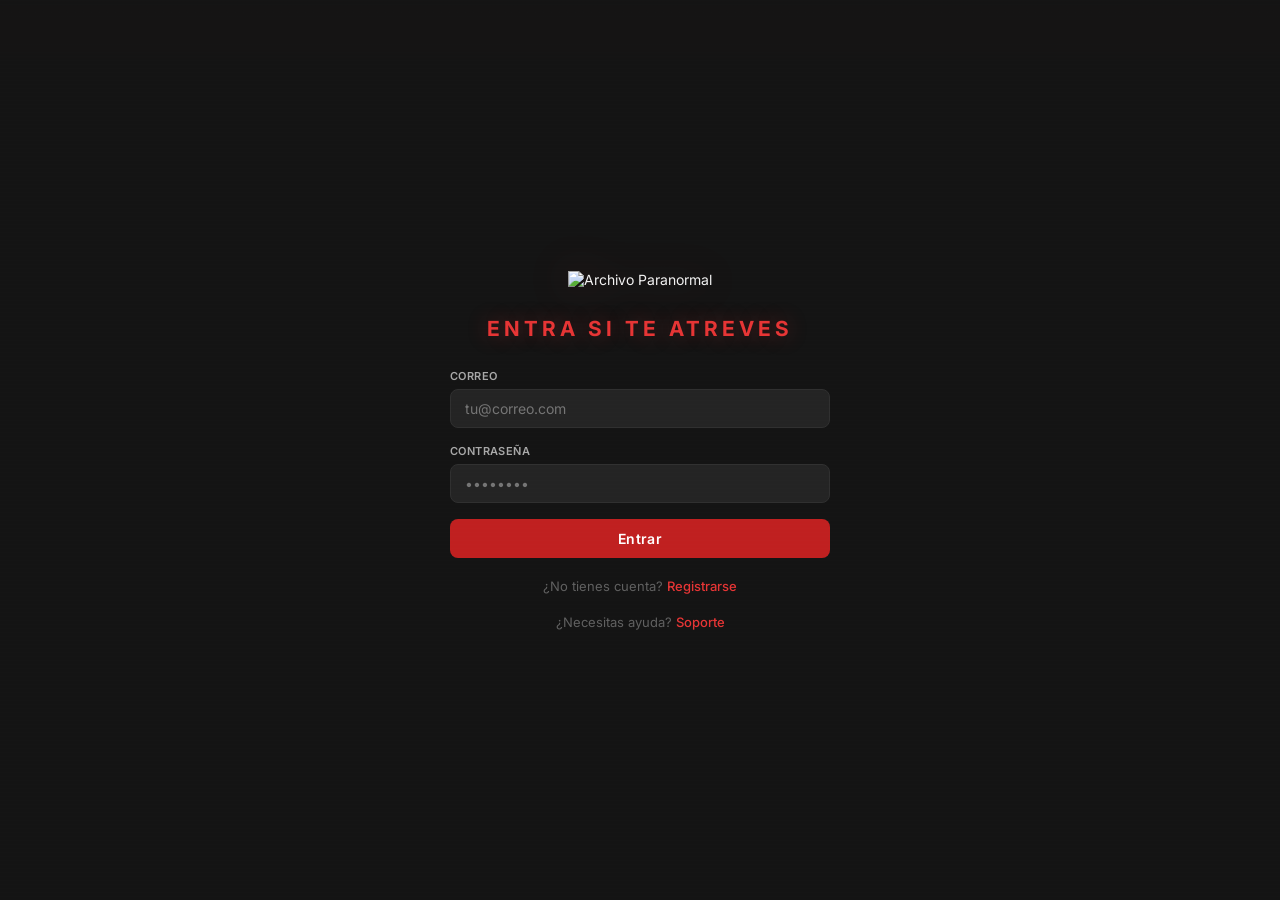
==== static/index.html @ aea9e906 "Preparar deploy: super admin, soporte, permisos, modo claro, auto-init DB y config Render Co-Authore" ====
<!DOCTYPE html>
<html lang="es">
<head>
<meta charset="UTF-8">
<meta name="viewport" content="width=device-width, initial-scale=1.0">
<link rel="preconnect" href="https://fonts.googleapis.com">
<link rel="preconnect" href="https://fonts.gstatic.com" crossorigin>
<title>Acceso — Archivo Paranormal</title>
<link rel="stylesheet" href="shared.css">
<link rel="stylesheet" href="login.css">
</head>
<body>

<div class="login-logo">
  <img src="/logo.png" alt="Archivo Paranormal">
</div>

<div class="login-wrap">
  <p class="title">Entra si te atreves</p>
  <form id="login-form">
    <label>Correo</label>
    <input type="email" id="email" required autocomplete="email" placeholder="tu@correo.com">
    <label>Contraseña</label>
    <input type="password" id="password" required autocomplete="current-password" placeholder="••••••••">
    <div id="error-msg" class="error-msg hidden"></div>
    <button type="submit" class="btn-ingresar">Entrar</button>
  </form>
  <p class="link-register">¿No tienes cuenta? <a href="/register.html">Registrarse</a></p>
  <p class="link-register">¿Necesitas ayuda? <a href="/soporte.html">Soporte</a></p>
</div>

<div class="vhs-overlay"></div>
<script src="temas.js"></script>
<script>
document.getElementById('login-form').addEventListener('submit', async e => {
  e.preventDefault();
  const errEl = document.getElementById('error-msg');
  errEl.classList.add('hidden');
  const res  = await fetch('/api/auth/login', {
    method: 'POST', headers: {'Content-Type':'application/json'},
    body: JSON.stringify({ email: document.getElementById('email').value, password: document.getElementById('password').value })
  });
  const data = await res.json();
  if (data.ok) { window.location.href = '/dashboard.html'; }
  else { errEl.textContent = data.error || 'Error al iniciar sesión'; errEl.classList.remove('hidden'); }
});
</script>
</body>
</html>
---- static/shared.css ----
@import url('https://fonts.googleapis.com/css2?family=Inter:wght@300;400;500;600;700&display=swap');

* { margin: 0; padding: 0; box-sizing: border-box; }

:root {
  --bg:        #141414;
  --bg-1:      #1c1c1c;
  --bg-2:      #242424;
  --bg-3:      #2e2e2e;
  --border:    #303030;
  --text:      #f2f2f2;
  --text-2:    #a8a8a8;
  --text-3:    #606060;
  --red:       #e63535;
  --red-2:     #c02020;
  --red-dark:  #8a0f0f;
  --red-bg:    #1c0808;
  --red-glow:  rgba(230,53,53,.35);
}

/* ══ MODO CLARO ══ */
/* color-scheme hace que los controles nativos (menús de <select>, scrollbars,
   date pickers) se rendericen en el esquema correcto, no según el SO. */
:root { color-scheme: dark; }
:root[data-modo="claro"] { color-scheme: light; }

:root[data-modo="claro"] {
  --bg:     #f4f4f5;
  --bg-1:   #ffffff;
  --bg-2:   #ececee;
  --bg-3:   #e0e0e3;
  --border: #d6d6da;
  --text:   #1a1a1c;
  --text-2: #52525b;
  --text-3: #8a8a92;
}
:root[data-modo="claro"] .navbar { background: #ffffff; }
:root[data-modo="claro"] .tabs   { background: #ececee; }
/* En claro, atenuar el ruido VHS para que no ensucie el fondo blanco */
:root[data-modo="claro"] .vhs-overlay { opacity: .12; }

body {
  background: var(--bg);
  color: var(--text);
  font-family: 'Inter', system-ui, sans-serif;
  font-size: 14px;
  min-height: 100vh;
  -webkit-font-smoothing: antialiased;
  transition: background .2s, color .2s;
}

/* ══ NAVBAR ══ */
.navbar {
  display: flex; align-items: center;
  justify-content: space-between;
  padding: 0 20px; height: 56px;
  background: #0e0e0e;
  border-bottom: 1px solid var(--border);
  position: sticky; top: 0; z-index: 90;
  gap: 12px;
}
.navbar-logo { display: flex; align-items: center; gap: 10px; cursor: pointer; flex-shrink: 0; text-decoration: none; }
.navbar-logo img { height: 34px; width: auto; }
.navbar-nav { display: flex; align-items: center; gap: 4px; flex: 1; flex-wrap: wrap; }
.nav-btn {
  font-family: inherit; font-size: 13px; font-weight: 500;
  padding: 6px 12px; border: none; cursor: pointer;
  transition: background .15s, color .15s;
  background: transparent; color: var(--text-2);
  border-radius: 6px; display: flex; align-items: center; gap: 6px;
}
.nav-btn:hover { background: var(--bg-3); color: var(--text); }
.nav-btn-back, .nav-btn-home { border: 1px solid var(--border); }
.nav-btn-back:hover, .nav-btn-home:hover { border-color: var(--red-2); color: var(--red); }
.navbar-session { display: flex; align-items: center; gap: 8px; flex-shrink: 0; flex-wrap: wrap; }
.session-info { display: flex; align-items: center; gap: 8px; }
.session-nombre { font-size: 13px; font-weight: 500; color: var(--text-2); display: flex; align-items: center; gap: 8px; }
.session-badge {
  background: var(--red-bg); color: var(--red);
  font-size: 11px; font-weight: 600; padding: 2px 8px;
  border: 1px solid var(--red-dark); border-radius: 20px;
}
.navbar-cat-title { font-size: 14px; font-weight: 600; color: var(--red); margin-left: 8px; }

.btn-top {
  font-family: inherit; font-size: 13px; font-weight: 500;
  padding: 7px 14px; cursor: pointer;
  transition: all .15s; border-radius: 6px;
  display: flex; align-items: center; gap: 6px;
}
.btn-login  { background: transparent; color: var(--red); border: 1px solid var(--red-2); }
.btn-login:hover { background: var(--red-bg); }
.btn-register { background: var(--red-2); color: #fff; border: none; font-weight: 600; }
.btn-register:hover { background: var(--red-dark); box-shadow: 0 0 12px var(--red-glow); }
.btn-admin { background: var(--bg-2); color: var(--text-2); border: 1px solid var(--border); }
.btn-admin:hover { border-color: var(--red-2); color: var(--red); background: var(--red-bg); }
.btn-logout { background: transparent; color: var(--text-3); border: 1px solid var(--border); font-size: 12px; }
.btn-logout:hover { color: var(--text-2); border-color: var(--bg-3); }

/* ══ TOAST ══ */
.toast {
  position: fixed; bottom: 24px; right: 24px; z-index: 9999;
  background: var(--bg-1); border: 1px solid var(--border);
  border-radius: 10px; padding: 12px 18px;
  font-size: 13px; box-shadow: 0 8px 24px rgba(0,0,0,.5);
  display: flex; align-items: center; gap: 10px;
  animation: toast-in .2s ease;
}
.toast.ok    { border-left: 3px solid #4ade80; }
.toast.error { border-left: 3px solid var(--red); }
@keyframes toast-in { from { opacity:0; transform:translateY(12px); } to { opacity:1; transform:translateY(0); } }

/* ══ LOADING ══ */
.loading-overlay {
  position: fixed; inset: 0; background: rgba(0,0,0,.6);
  display: flex; align-items: center; justify-content: center; z-index: 999;
}
.loading-spinner {
  width: 40px; height: 40px; border-radius: 50%;
  border: 3px solid var(--border); border-top-color: var(--red);
  animation: spin .7s linear infinite;
}
@keyframes spin { to { transform: rotate(360deg); } }

/* ══ VHS ══ */
.vhs-overlay {
  position: fixed; inset: 0; pointer-events: none; z-index: 50;
  background-image: repeating-linear-gradient(to bottom, rgba(255,255,255,.018) 0px, rgba(255,255,255,.018) 1px, transparent 2px, transparent 4px);
  background-size: 100% 4px;
  animation: vhs-scroll 6s linear infinite;
  mix-blend-mode: overlay; opacity: .45;
}
.vhs-overlay::before {
  content: ""; position: absolute; left: 0; width: 100%; height: 60px;
  background: linear-gradient(to bottom, transparent 0%, rgba(255,50,50,.055) 50%, transparent 100%);
  animation: vhs-band 5s ease-in-out infinite;
}
@keyframes vhs-scroll { to { background-position-y: 400px; } }
@keyframes vhs-band   { 0% { top:-10%; } 50% { top:60%; } 100% { top:110%; } }

.hidden { display: none !important; }

/* ══ RESPONSIVE ══ */
@media (max-width: 768px) {
  .navbar { padding: 0 12px; height: auto; min-height: 56px; flex-wrap: wrap; padding-top: 8px; padding-bottom: 8px; }
  .navbar-logo img { height: 28px; }
  .navbar-nav { gap: 4px; }
  .nav-btn { font-size: 12px; padding: 5px 8px; }
  .navbar-session { gap: 6px; }
  .btn-top { font-size: 12px; padding: 6px 10px; }
  .session-nombre { font-size: 12px; }
  .session-badge { display: none; }
}

@media (max-width: 480px) {
  .navbar-nav .nav-btn span { display: none; }
  .btn-top span { display: none; }
}

/* ══ SELECTOR DE TEMAS ══ */
.tema-btn { gap: 6px; }

.tema-dropdown {
  position: absolute; top: calc(100% + 6px); right: 0;
  background: var(--bg-1); border: 1px solid var(--border);
  border-radius: 10px; box-shadow: 0 8px 24px rgba(0,0,0,.6);
  z-index: 200; min-width: 180px; overflow: hidden;
  animation: dropdown-in .15s ease;
}
@keyframes dropdown-in {
  from { opacity:0; transform: translateY(-6px); }
  to   { opacity:1; transform: translateY(0); }
}

.tema-opcion {
  display: flex; align-items: center; gap: 10px;
  padding: 10px 14px; cursor: pointer; font-size: 13px;
  color: var(--text-2); transition: background .12s;
}
.tema-opcion:hover  { background: var(--bg-2); color: var(--text); }
.tema-opcion.activo { color: var(--red); font-weight: 600; }

.tema-dot {
  width: 12px; height: 12px; border-radius: 50%; flex-shrink: 0;
  box-shadow: 0 0 6px currentColor;
}
---- static/login.css ----
body {
  display: flex; flex-direction: column;
  align-items: center; justify-content: center;
  min-height: 100vh; padding: 20px;
}

.login-logo {
  margin-bottom: 28px; text-align: center;
}
.login-logo img {
  width: 280px; max-width: 90vw; height: auto;
  filter: drop-shadow(0 0 20px rgba(230,53,53,.2));
}

.login-wrap { width: 100%; max-width: 380px; }

.title {
  font-size: 1.3rem; font-weight: 700;
  text-align: center; color: var(--red);
  letter-spacing: 4px; text-transform: uppercase;
  text-shadow: 0 0 20px var(--red-glow);
  margin-bottom: 28px;
}

form { display: flex; flex-direction: column; }

label {
  font-size: 11px; font-weight: 600;
  color: var(--text-2); margin-bottom: 6px;
  letter-spacing: .4px; text-transform: uppercase;
}

input {
  background: var(--bg-2); border: 1px solid var(--border);
  color: var(--text); font-family: inherit; font-size: 14px;
  padding: 10px 14px; margin-bottom: 16px; outline: none;
  border-radius: 8px; transition: border-color .15s, box-shadow .15s;
}
input:focus { border-color: var(--red-2); box-shadow: 0 0 0 3px rgba(192,32,32,.15); }

.error-msg {
  color: #ff6b6b; font-size: 13px; margin-bottom: 12px;
  padding: 10px 12px; background: rgba(255,60,60,.08);
  border: 1px solid rgba(255,60,60,.2); border-radius: 6px;
}

.btn-ingresar {
  background: var(--red-2); color: #fff;
  font-family: inherit; font-size: 14px; font-weight: 600;
  letter-spacing: .3px; padding: 11px; border: none;
  cursor: pointer; border-radius: 8px;
  transition: background .2s, box-shadow .2s;
}
.btn-ingresar:hover { background: var(--red-dark); box-shadow: 0 0 20px var(--red-glow); }

.link-register { text-align: center; margin-top: 20px; font-size: 13px; color: var(--text-3); }
.link-register a { color: var(--red); text-decoration: none; font-weight: 500; }
.link-register a:hover { text-decoration: underline; }

@media (max-width: 480px) {
  .login-logo img { width: 200px; }
  .title { font-size: 1rem; letter-spacing: 2px; }
}
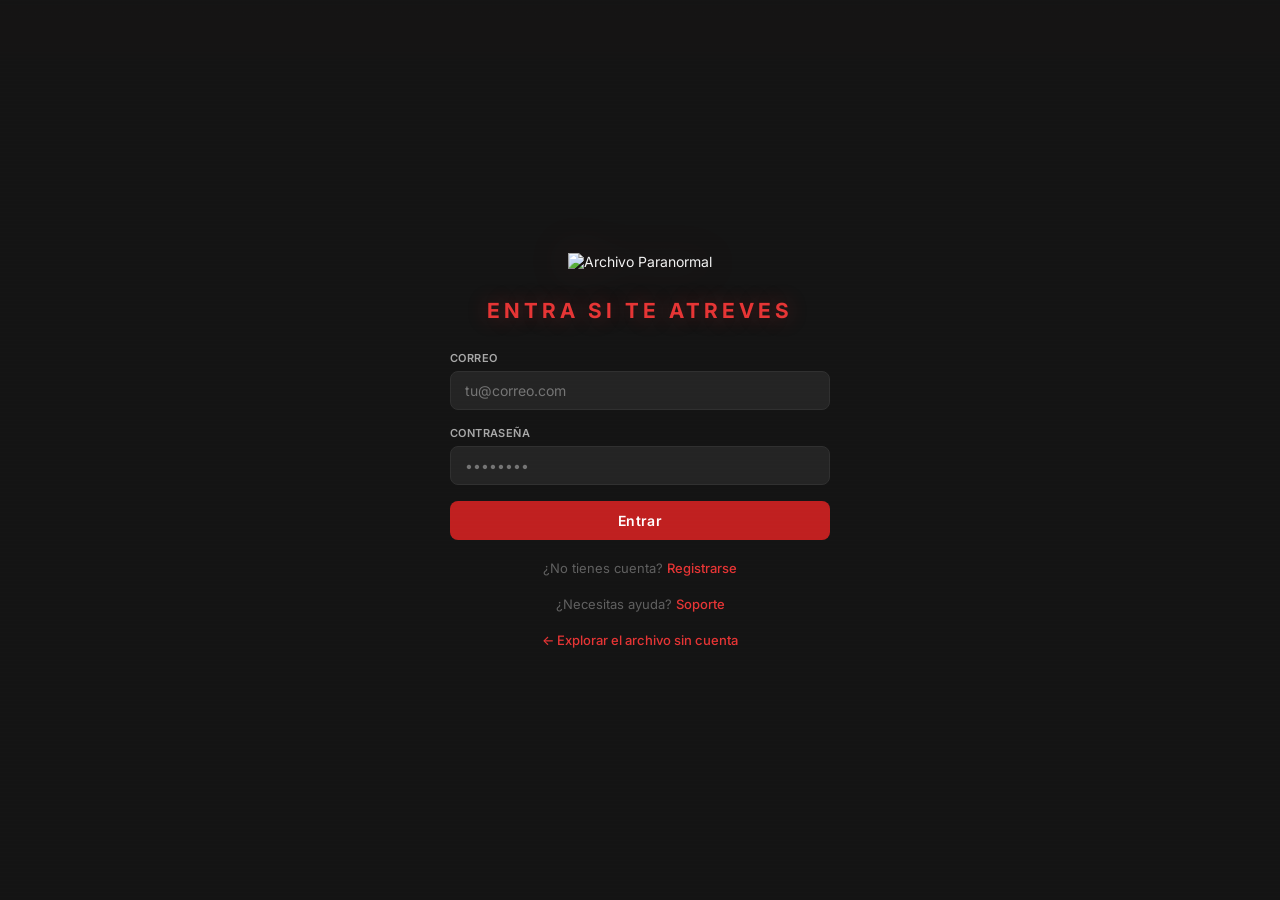
==== commit d03f5585: "Navegación pública (landing muestra contenido) + menú inferior flotante en móvil/tablet Co-Authored-" ====
--- a/static/index.html
+++ b/static/index.html
@@ -27,6 +27,7 @@
   </form>
   <p class="link-register">¿No tienes cuenta? <a href="/register.html">Registrarse</a></p>
   <p class="link-register">¿Necesitas ayuda? <a href="/soporte.html">Soporte</a></p>
+  <p class="link-register"><a href="/">← Explorar el archivo sin cuenta</a></p>
 </div>
 
 <div class="vhs-overlay"></div>
--- a/static/shared.css
+++ b/static/shared.css
@@ -140,6 +140,45 @@
 
 .hidden { display: none !important; }
 
+/* Grupo de botones "movibles" de la barra superior (se ocultan en móvil) */
+.session-primary { display: flex; align-items: center; gap: 8px; flex-wrap: wrap; }
+
+/* ══ MENÚ INFERIOR FLOTANTE (móvil / tablet) ══ */
+.mobile-nav { display: none; }
+
+@media (max-width: 900px) {
+  /* En pantallas chicas, los botones del top se salían: los movemos al
+     menú inferior y dejamos arriba solo el logo + modo/tema. */
+  .navbar-nav { display: none !important; }
+  .session-primary { display: none !important; }
+  .navbar { min-height: 52px; }
+
+  .mobile-nav {
+    display: flex; align-items: center; justify-content: space-around;
+    position: fixed; left: 12px; right: 12px; bottom: 12px; z-index: 300;
+    background: var(--bg-1); border: 1px solid var(--border);
+    border-radius: 22px; padding: 8px 6px;
+    box-shadow: 0 10px 30px rgba(0,0,0,.4);
+  }
+  .mobile-nav a {
+    display: flex; align-items: center; justify-content: center;
+    width: 46px; height: 46px; border-radius: 14px;
+    color: var(--text-3); text-decoration: none; transition: color .15s, background .15s;
+  }
+  .mobile-nav a:active { background: var(--bg-2); }
+  .mobile-nav a.activo { color: var(--red); }
+  .mobile-nav a.center {
+    width: 56px; height: 56px; border-radius: 50%;
+    background: var(--red-2); color: #fff;
+    box-shadow: 0 6px 18px var(--red-glow); margin-top: -20px;
+    border: 3px solid var(--bg);
+  }
+  .mobile-nav a.center:active { background: var(--red-dark); }
+
+  /* Que el contenido no quede tapado por la barra inferior */
+  body { padding-bottom: 92px; }
+}
+
 /* ══ RESPONSIVE ══ */
 @media (max-width: 768px) {
   .navbar { padding: 0 12px; height: auto; min-height: 56px; flex-wrap: wrap; padding-top: 8px; padding-bottom: 8px; }
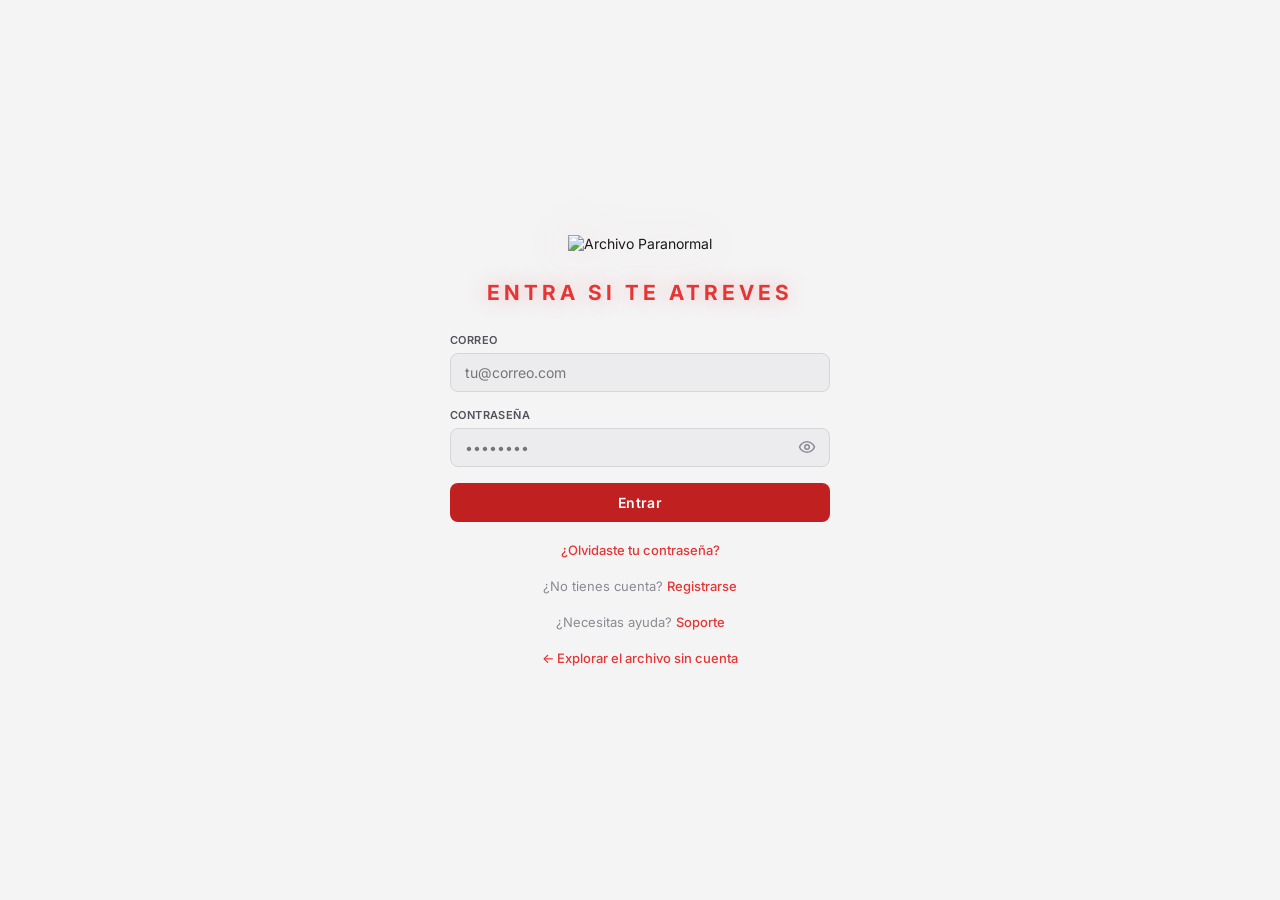
==== commit 67f48e76: "Recuperación de contraseña por correo (tokens de un solo uso) - Tabla password_resets + endpoints /a" ====
--- a/static/index.html
+++ b/static/index.html
@@ -25,6 +25,7 @@
     <div id="error-msg" class="error-msg hidden"></div>
     <button type="submit" class="btn-ingresar">Entrar</button>
   </form>
+  <p class="link-register"><a href="/recuperar.html">¿Olvidaste tu contraseña?</a></p>
   <p class="link-register">¿No tienes cuenta? <a href="/register.html">Registrarse</a></p>
   <p class="link-register">¿Necesitas ayuda? <a href="/soporte.html">Soporte</a></p>
   <p class="link-register"><a href="/">← Explorar el archivo sin cuenta</a></p>
--- a/static/shared.css
+++ b/static/shared.css
@@ -16,6 +16,20 @@
   --red-dark:  #8a0f0f;
   --red-bg:    #1c0808;
   --red-glow:  rgba(230,53,53,.35);
+  /* Tinte del acento para badges/pastillas: se adapta al color de tema y
+     funciona igual en modo claro y oscuro (no es un fondo oscuro fijo). */
+  --accent-soft:    color-mix(in srgb, var(--red) 15%, transparent);
+  --accent-soft-bd: color-mix(in srgb, var(--red) 34%, transparent);
+
+  /* ── Liquid glass (vidrio esmerilado con profundidad) ──
+     Se arma con el fondo y el acento actuales, así se armoniza al
+     cambiar de modo (claro/oscuro) y de tema (color). */
+  --glass-blur:   blur(18px) saturate(180%);
+  --glass-bg:     color-mix(in srgb, var(--bg-1) 55%, transparent);
+  --glass-bd:     color-mix(in srgb, var(--text) 14%, transparent);
+  --glass-hi:     color-mix(in srgb, #ffffff 30%, transparent);
+  --glass-shadow: 0 10px 30px rgba(0,0,0,.18), 0 2px 8px rgba(0,0,0,.10);
+  --glass-tint:   color-mix(in srgb, var(--red) 10%, transparent);
 }
 
 /* ══ MODO CLARO ══ */
@@ -34,7 +48,7 @@
   --text-2: #52525b;
   --text-3: #8a8a92;
 }
-:root[data-modo="claro"] .navbar { background: #ffffff; }
+:root[data-modo="claro"] .navbar { background: color-mix(in srgb, #ffffff 65%, transparent); }
 :root[data-modo="claro"] .tabs   { background: #ececee; }
 /* En claro, atenuar el ruido VHS para que no ensucie el fondo blanco */
 :root[data-modo="claro"] .vhs-overlay { opacity: .12; }
@@ -54,48 +68,65 @@
   display: flex; align-items: center;
   justify-content: space-between;
   padding: 0 20px; height: 56px;
-  background: #0e0e0e;
-  border-bottom: 1px solid var(--border);
+  background: color-mix(in srgb, var(--bg) 65%, transparent);
+  backdrop-filter: var(--glass-blur);
+  -webkit-backdrop-filter: var(--glass-blur);
+  border-bottom: 1px solid var(--glass-bd);
   position: sticky; top: 0; z-index: 90;
   gap: 12px;
 }
 .navbar-logo { display: flex; align-items: center; gap: 10px; cursor: pointer; flex-shrink: 0; text-decoration: none; }
-.navbar-logo img { height: 34px; width: auto; }
+.navbar-logo img { height: 46px; width: auto; }
 .navbar-nav { display: flex; align-items: center; gap: 4px; flex: 1; flex-wrap: wrap; }
 .nav-btn {
   font-family: inherit; font-size: 13px; font-weight: 500;
-  padding: 6px 12px; border: none; cursor: pointer;
-  transition: background .15s, color .15s;
-  background: transparent; color: var(--text-2);
-  border-radius: 6px; display: flex; align-items: center; gap: 6px;
-}
-.nav-btn:hover { background: var(--bg-3); color: var(--text); }
-.nav-btn-back, .nav-btn-home { border: 1px solid var(--border); }
-.nav-btn-back:hover, .nav-btn-home:hover { border-color: var(--red-2); color: var(--red); }
+  padding: 6px 12px; cursor: pointer;
+  transition: all .15s; color: var(--text-2);
+  border-radius: 10px; display: flex; align-items: center; gap: 6px;
+  background: var(--glass-bg);
+  backdrop-filter: var(--glass-blur);
+  -webkit-backdrop-filter: var(--glass-blur);
+  border: 1px solid var(--glass-bd);
+  box-shadow: var(--glass-shadow), inset 0 1px 0 var(--glass-hi);
+}
+.nav-btn:hover { color: var(--red); border-color: color-mix(in srgb, var(--red) 40%, transparent); transform: translateY(-1px); }
 .navbar-session { display: flex; align-items: center; gap: 8px; flex-shrink: 0; flex-wrap: wrap; }
 .session-info { display: flex; align-items: center; gap: 8px; }
 .session-nombre { font-size: 13px; font-weight: 500; color: var(--text-2); display: flex; align-items: center; gap: 8px; }
 .session-badge {
-  background: var(--red-bg); color: var(--red);
+  background: var(--accent-soft); color: var(--red);
   font-size: 11px; font-weight: 600; padding: 2px 8px;
-  border: 1px solid var(--red-dark); border-radius: 20px;
+  border: 1px solid var(--accent-soft-bd); border-radius: 20px;
 }
 .navbar-cat-title { font-size: 14px; font-weight: 600; color: var(--red); margin-left: 8px; }
 
 .btn-top {
   font-family: inherit; font-size: 13px; font-weight: 500;
   padding: 7px 14px; cursor: pointer;
-  transition: all .15s; border-radius: 6px;
+  transition: all .15s; border-radius: 10px;
   display: flex; align-items: center; gap: 6px;
-}
-.btn-login  { background: transparent; color: var(--red); border: 1px solid var(--red-2); }
-.btn-login:hover { background: var(--red-bg); }
-.btn-register { background: var(--red-2); color: #fff; border: none; font-weight: 600; }
-.btn-register:hover { background: var(--red-dark); box-shadow: 0 0 12px var(--red-glow); }
-.btn-admin { background: var(--bg-2); color: var(--text-2); border: 1px solid var(--border); }
-.btn-admin:hover { border-color: var(--red-2); color: var(--red); background: var(--red-bg); }
-.btn-logout { background: transparent; color: var(--text-3); border: 1px solid var(--border); font-size: 12px; }
-.btn-logout:hover { color: var(--text-2); border-color: var(--bg-3); }
+  /* Vidrio esmerilado con brillo superior (profundidad) */
+  background: var(--glass-bg);
+  backdrop-filter: var(--glass-blur);
+  -webkit-backdrop-filter: var(--glass-blur);
+  border: 1px solid var(--glass-bd);
+  color: var(--text-2);
+  box-shadow: var(--glass-shadow), inset 0 1px 0 var(--glass-hi);
+}
+.btn-top:hover { transform: translateY(-1px); box-shadow: 0 14px 34px rgba(0,0,0,.22), inset 0 1px 0 var(--glass-hi); color: var(--text); }
+.btn-top:active { transform: translateY(0); }
+.btn-login  { color: var(--red); border-color: color-mix(in srgb, var(--red) 45%, transparent); }
+.btn-login:hover { background: var(--accent-soft); }
+.btn-register {
+  color: #fff; border: 1px solid color-mix(in srgb, #fff 30%, transparent); font-weight: 600;
+  background: linear-gradient(180deg, color-mix(in srgb, var(--red) 92%, white) 0%, var(--red-2) 100%);
+  box-shadow: 0 8px 22px var(--red-glow), inset 0 1px 0 color-mix(in srgb, #fff 45%, transparent);
+}
+.btn-register:hover { filter: brightness(1.05); box-shadow: 0 12px 30px var(--red-glow), inset 0 1px 0 color-mix(in srgb, #fff 45%, transparent); }
+.btn-admin { color: var(--text-2); }
+.btn-admin:hover { border-color: var(--red-2); color: var(--red); background: var(--accent-soft); }
+.btn-logout { color: var(--text-2); font-size: 12px; }
+.btn-logout:hover { color: var(--text); }
 
 /* ══ TOAST ══ */
 .toast {
@@ -140,8 +171,123 @@
 
 .hidden { display: none !important; }
 
+/* ══ Ojo mostrar/ocultar contraseña ══ */
+.pwd-wrap { position: relative; display: block; }
+.pwd-wrap > input { width: 100%; padding-right: 42px !important; }
+.pwd-toggle {
+  position: absolute; top: 50%; right: 10px; transform: translateY(-50%);
+  background: none; border: none; cursor: pointer; color: var(--text-3);
+  display: flex; align-items: center; justify-content: center; padding: 4px; line-height: 0;
+  transition: color .15s;
+}
+.pwd-toggle:hover { color: var(--red); }
+
 /* Grupo de botones "movibles" de la barra superior (se ocultan en móvil) */
 .session-primary { display: flex; align-items: center; gap: 8px; flex-wrap: wrap; }
+
+/* ══ DIÁLOGO (requiere cuenta para subir) ══ */
+.dlg-overlay {
+  position: fixed; inset: 0; z-index: 500; padding: 20px;
+  background: rgba(0,0,0,.35); backdrop-filter: blur(8px); -webkit-backdrop-filter: blur(8px);
+  display: flex; align-items: center; justify-content: center;
+  animation: dlg-in .15s ease;
+}
+@keyframes dlg-in { from { opacity: 0; } to { opacity: 1; } }
+.dlg-box {
+  background: linear-gradient(var(--glass-tint), var(--glass-tint)), color-mix(in srgb, var(--bg-1) 72%, transparent);
+  backdrop-filter: var(--glass-blur); -webkit-backdrop-filter: var(--glass-blur);
+  border: 1px solid var(--glass-bd);
+  border-radius: 20px; padding: 26px 24px; max-width: 340px; width: 100%;
+  text-align: center;
+  box-shadow: 0 30px 70px rgba(0,0,0,.35), inset 0 1px 0 var(--glass-hi);
+}
+.dlg-icon {
+  width: 52px; height: 52px; margin: 0 auto 14px; border-radius: 50%;
+  background: var(--accent-soft); color: var(--red);
+  display: flex; align-items: center; justify-content: center;
+  border: 1px solid var(--accent-soft-bd);
+}
+.dlg-title { font-size: 17px; font-weight: 700; color: var(--text); margin-bottom: 8px; }
+.dlg-text { font-size: 13px; color: var(--text-2); line-height: 1.5; margin-bottom: 20px; }
+.dlg-actions { display: flex; flex-direction: column; gap: 10px; }
+.dlg-btn {
+  display: block; padding: 11px; border-radius: 9px;
+  font-size: 14px; font-weight: 600; text-decoration: none; cursor: pointer;
+  font-family: inherit;
+}
+.dlg-primary { background: var(--red-2); color: #fff; }
+.dlg-primary:hover { background: var(--red-dark); }
+.dlg-secondary { background: var(--bg-2); color: var(--text); border: 1px solid var(--border); }
+.dlg-secondary:hover { border-color: var(--red-2); }
+.dlg-close {
+  margin-top: 14px; background: none; border: none; color: var(--text-3);
+  font-size: 13px; cursor: pointer; font-family: inherit;
+}
+.dlg-close:hover { color: var(--text-2); }
+
+/* ══ MODAL DE SUBIDA (compartido en toda la app) ══ */
+.modal-overlay {
+  position: fixed; inset: 0; background: rgba(0,0,0,.4);
+  display: flex; align-items: center; justify-content: center;
+  z-index: 400; padding: 16px;
+  backdrop-filter: blur(10px); -webkit-backdrop-filter: blur(10px);
+}
+.modal-box {
+  position: relative;
+  background: linear-gradient(var(--glass-tint), var(--glass-tint)), color-mix(in srgb, var(--bg-1) 74%, transparent);
+  backdrop-filter: var(--glass-blur); -webkit-backdrop-filter: var(--glass-blur);
+  border: 1px solid var(--glass-bd);
+  box-shadow: 0 34px 80px rgba(0,0,0,.4), inset 0 1px 0 var(--glass-hi);
+  width: 100%; max-width: 460px; padding: 28px;
+  max-height: 90vh; overflow-y: auto; border-radius: 20px;
+}
+.modal-close {
+  position: absolute; top: 12px; right: 14px;
+  background: var(--bg-2); border: 1px solid var(--border);
+  color: var(--text-3); font-size: 14px; cursor: pointer;
+  width: 28px; height: 28px; border-radius: 8px;
+  display: flex; align-items: center; justify-content: center;
+}
+.modal-close:hover { background: var(--bg-3); color: var(--text); }
+.modal-title  { color: var(--text); text-align: center; font-size: 16px; font-weight: 700; margin-bottom: 4px; }
+.modal-subtitle { text-align: center; color: var(--text-3); font-size: 12px; margin-bottom: 22px; line-height: 1.5; }
+
+.modal-box form { display: flex; flex-direction: column; }
+.modal-box form label {
+  font-size: 11px; font-weight: 600; color: var(--text-2);
+  margin-bottom: 6px; letter-spacing: .4px; text-transform: uppercase;
+}
+.modal-box form input,
+.modal-box form select,
+.modal-box form textarea {
+  width: 100%;
+  background: var(--bg-2); border: 1px solid var(--border);
+  color: var(--text); font-family: inherit; font-size: 14px;
+  padding: 10px 12px; margin-bottom: 14px; outline: none;
+  border-radius: 8px; transition: border-color .15s, box-shadow .15s;
+}
+.modal-box form input:focus, .modal-box form select:focus, .modal-box form textarea:focus {
+  border-color: var(--red-2); box-shadow: 0 0 0 3px rgba(192,32,32,.12);
+}
+.modal-box form textarea { resize: vertical; }
+
+.tipo-detectado { font-size: 12px; color: var(--text-3); margin: -8px 0 12px; min-height: 14px; }
+.word-count { font-size: 11px; color: var(--text-3); margin: -8px 0 14px; text-align: right; }
+.error-msg { color: #f87171; font-size: 13px; margin-bottom: 12px; padding: 10px 12px; background: rgba(239,68,68,.08); border: 1px solid rgba(239,68,68,.2); border-radius: 6px; }
+
+.btn-confirmar {
+  background: var(--red-2); color: #fff; font-family: inherit;
+  font-size: 14px; font-weight: 600; padding: 11px; border: none;
+  cursor: pointer; border-radius: 8px; transition: background .2s, box-shadow .2s;
+}
+.btn-confirmar:hover { background: var(--red-dark); box-shadow: 0 0 20px var(--red-glow); }
+
+.aviso-incognito {
+  background: rgba(99,102,241,.08); border: 1px solid rgba(99,102,241,.25);
+  border-left: 3px solid #6366f1; color: #a5b4fc;
+  font-size: 13px; line-height: 1.6; padding: 12px 14px; margin-bottom: 14px; border-radius: 8px;
+}
+.aviso-incognito strong { color: #818cf8; }
 
 /* ══ MENÚ INFERIOR FLOTANTE (móvil / tablet) ══ */
 .mobile-nav { display: none; }
@@ -156,9 +302,11 @@
   .mobile-nav {
     display: flex; align-items: center; justify-content: space-around;
     position: fixed; left: 12px; right: 12px; bottom: 12px; z-index: 300;
-    background: var(--bg-1); border: 1px solid var(--border);
-    border-radius: 22px; padding: 8px 6px;
-    box-shadow: 0 10px 30px rgba(0,0,0,.4);
+    background: linear-gradient(var(--glass-tint), var(--glass-tint)), color-mix(in srgb, var(--bg-1) 62%, transparent);
+    backdrop-filter: var(--glass-blur); -webkit-backdrop-filter: var(--glass-blur);
+    border: 1px solid var(--glass-bd);
+    border-radius: 24px; padding: 8px 6px;
+    box-shadow: 0 12px 34px rgba(0,0,0,.28), inset 0 1px 0 var(--glass-hi);
   }
   .mobile-nav a {
     display: flex; align-items: center; justify-content: center;
@@ -182,7 +330,7 @@
 /* ══ RESPONSIVE ══ */
 @media (max-width: 768px) {
   .navbar { padding: 0 12px; height: auto; min-height: 56px; flex-wrap: wrap; padding-top: 8px; padding-bottom: 8px; }
-  .navbar-logo img { height: 28px; }
+  .navbar-logo img { height: 40px; }
   .navbar-nav { gap: 4px; }
   .nav-btn { font-size: 12px; padding: 5px 8px; }
   .navbar-session { gap: 6px; }
@@ -201,8 +349,10 @@
 
 .tema-dropdown {
   position: absolute; top: calc(100% + 6px); right: 0;
-  background: var(--bg-1); border: 1px solid var(--border);
-  border-radius: 10px; box-shadow: 0 8px 24px rgba(0,0,0,.6);
+  background: linear-gradient(var(--glass-tint), var(--glass-tint)), color-mix(in srgb, var(--bg-1) 70%, transparent);
+  backdrop-filter: var(--glass-blur); -webkit-backdrop-filter: var(--glass-blur);
+  border: 1px solid var(--glass-bd);
+  border-radius: 14px; box-shadow: 0 18px 40px rgba(0,0,0,.35), inset 0 1px 0 var(--glass-hi);
   z-index: 200; min-width: 180px; overflow: hidden;
   animation: dropdown-in .15s ease;
 }
@@ -223,3 +373,34 @@
   width: 12px; height: 12px; border-radius: 50%; flex-shrink: 0;
   box-shadow: 0 0 6px currentColor;
 }
+
+/* ── Notificaciones ── */
+.notif-badge {
+  position: absolute; top: -6px; right: -6px; min-width: 17px; height: 17px;
+  padding: 0 4px; border-radius: 9px; background: var(--red-2); color: #fff;
+  font-size: 10px; font-weight: 800; line-height: 17px; text-align: center;
+  border: 2px solid var(--bg-0, var(--bg-1)); box-shadow: 0 1px 4px rgba(0,0,0,.4);
+}
+.notif-panel {
+  position: fixed; z-index: 500; width: 340px; max-width: calc(100vw - 16px);
+  max-height: 70vh; overflow-y: auto;
+  background: var(--bg-1); border: 1px solid var(--border); border-radius: 14px;
+  box-shadow: 0 12px 40px rgba(0,0,0,.45); animation: notifIn .14s ease;
+}
+@keyframes notifIn { from { opacity: 0; transform: translateY(-6px); } to { opacity: 1; transform: none; } }
+.notif-head {
+  font-size: 13px; font-weight: 700; color: var(--text); padding: 14px 16px 10px;
+  border-bottom: 1px solid var(--border); position: sticky; top: 0; background: var(--bg-1);
+}
+.notif-lista { display: flex; flex-direction: column; }
+.notif-cargando, .notif-vacio { color: var(--text-3); font-size: 13px; padding: 24px 16px; text-align: center; }
+.notif-item {
+  display: flex; align-items: flex-start; gap: 10px; padding: 12px 16px;
+  text-decoration: none; border-bottom: 1px solid var(--border); transition: background .12s;
+}
+.notif-item:last-child { border-bottom: none; }
+.notif-item:hover { background: var(--bg-2); }
+.notif-item.no-leida { background: var(--accent-soft); }
+.notif-ico { font-size: 16px; line-height: 1.3; flex-shrink: 0; }
+.notif-txt { font-size: 13px; color: var(--text); line-height: 1.4; display: flex; flex-direction: column; gap: 3px; }
+.notif-fecha { font-size: 11px; color: var(--text-3); }
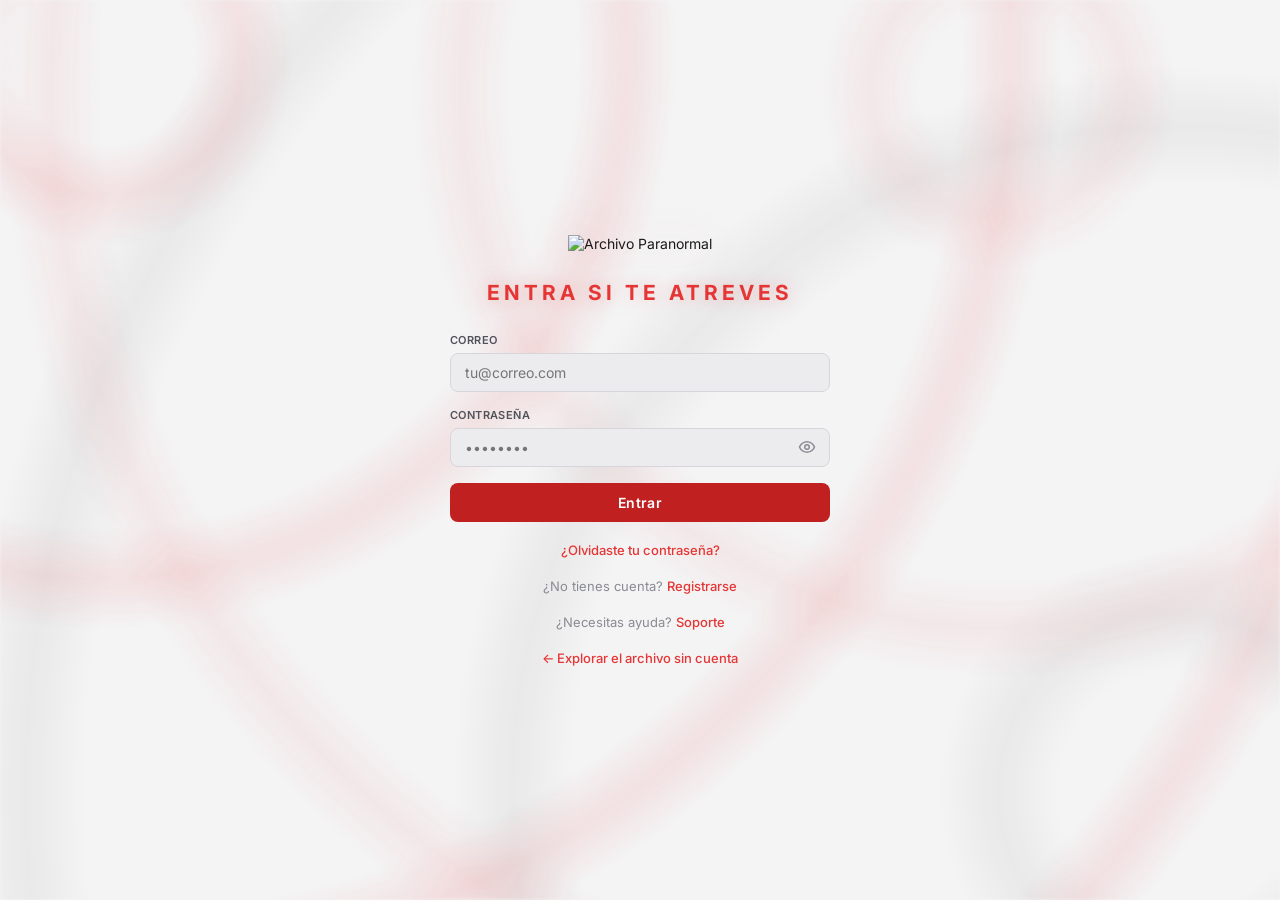
==== commit ab102f29: "Rediseño de interfaz DARK FILES: estilos, temas e íconos de terror + nuevo static/iconos.js Rediseño" ====
--- a/static/index.html
+++ b/static/index.html
@@ -6,13 +6,33 @@
 <link rel="preconnect" href="https://fonts.googleapis.com">
 <link rel="preconnect" href="https://fonts.gstatic.com" crossorigin>
 <title>Acceso — Archivo Paranormal</title>
-<link rel="stylesheet" href="shared.css">
-<link rel="stylesheet" href="login.css">
+<script>
+/* Modo y tema aplicados antes del primer pintado: evita el destello oscuro
+   al navegar en modo claro. Debe ir ANTES de las hojas de estilo. */
+(function(){try{
+  var d=document.documentElement;
+  d.setAttribute('data-modo', localStorage.getItem('modo')||'claro');
+  var T={rojo:['#e63535','#c02020','#8a0f0f','#1c0808','rgba(230,53,53,.35)'],
+    verde:['#22c55e','#16a34a','#14532d','#052e16','rgba(34,197,94,.35)'],
+    azul:['#3b82f6','#2563eb','#1e3a8a','#0d1f4a','rgba(59,130,246,.35)'],
+    morado:['#a855f7','#9333ea','#581c87','#2e0f4a','rgba(168,85,247,.35)'],
+    naranja:['#f97316','#ea580c','#7c2d12','#3d1505','rgba(249,115,22,.35)'],
+    cyan:['#06b6d4','#0891b2','#164e63','#042f3e','rgba(6,182,212,.35)'],
+    rosa:['#ec4899','#db2777','#831843','#3d0a24','rgba(236,72,153,.35)'],
+    amarillo:['#eab308','#ca8a04','#713f12','#2d1a03','rgba(234,179,8,.35)']};
+  var t=T[localStorage.getItem('tema')];
+  if(t){var k=['--red','--red-2','--red-dark','--red-bg','--red-glow'];
+    for(var i=0;i<5;i++) d.style.setProperty(k[i],t[i]);}
+}catch(e){}})();
+</script>
+<link rel="stylesheet" href="https://fonts.googleapis.com/css2?family=Inter:wght@300;400;500;600;700&display=swap">
+<link rel="stylesheet" href="shared.css?v=20260822q">
+<link rel="stylesheet" href="login.css?v=20260822q">
 </head>
 <body>
 
 <div class="login-logo">
-  <img src="/logo.png" alt="Archivo Paranormal">
+  <img src="/logoblack-nav.png" alt="Archivo Paranormal">
 </div>
 
 <div class="login-wrap">
@@ -32,7 +52,7 @@
 </div>
 
 <div class="vhs-overlay"></div>
-<script src="temas.js"></script>
+<script src="temas.js?v=20260822q"></script>
 <script>
 document.getElementById('login-form').addEventListener('submit', async e => {
   e.preventDefault();
--- a/static/shared.css
+++ b/static/shared.css
@@ -1,406 +1,985 @@
-@import url('https://fonts.googleapis.com/css2?family=Inter:wght@300;400;500;600;700&display=swap');
-
-* { margin: 0; padding: 0; box-sizing: border-box; }
-
-:root {
-  --bg:        #141414;
-  --bg-1:      #1c1c1c;
-  --bg-2:      #242424;
-  --bg-3:      #2e2e2e;
-  --border:    #303030;
-  --text:      #f2f2f2;
-  --text-2:    #a8a8a8;
-  --text-3:    #606060;
-  --red:       #e63535;
-  --red-2:     #c02020;
-  --red-dark:  #8a0f0f;
-  --red-bg:    #1c0808;
-  --red-glow:  rgba(230,53,53,.35);
-  /* Tinte del acento para badges/pastillas: se adapta al color de tema y
-     funciona igual en modo claro y oscuro (no es un fondo oscuro fijo). */
-  --accent-soft:    color-mix(in srgb, var(--red) 15%, transparent);
-  --accent-soft-bd: color-mix(in srgb, var(--red) 34%, transparent);
-
-  /* ── Liquid glass (vidrio esmerilado con profundidad) ──
-     Se arma con el fondo y el acento actuales, así se armoniza al
-     cambiar de modo (claro/oscuro) y de tema (color). */
-  --glass-blur:   blur(18px) saturate(180%);
-  --glass-bg:     color-mix(in srgb, var(--bg-1) 55%, transparent);
-  --glass-bd:     color-mix(in srgb, var(--text) 14%, transparent);
-  --glass-hi:     color-mix(in srgb, #ffffff 30%, transparent);
-  --glass-shadow: 0 10px 30px rgba(0,0,0,.18), 0 2px 8px rgba(0,0,0,.10);
-  --glass-tint:   color-mix(in srgb, var(--red) 10%, transparent);
-}
-
-/* ══ MODO CLARO ══ */
-/* color-scheme hace que los controles nativos (menús de <select>, scrollbars,
-   date pickers) se rendericen en el esquema correcto, no según el SO. */
-:root { color-scheme: dark; }
-:root[data-modo="claro"] { color-scheme: light; }
-
-:root[data-modo="claro"] {
-  --bg:     #f4f4f5;
-  --bg-1:   #ffffff;
-  --bg-2:   #ececee;
-  --bg-3:   #e0e0e3;
-  --border: #d6d6da;
-  --text:   #1a1a1c;
-  --text-2: #52525b;
-  --text-3: #8a8a92;
-}
-:root[data-modo="claro"] .navbar { background: color-mix(in srgb, #ffffff 65%, transparent); }
-:root[data-modo="claro"] .tabs   { background: #ececee; }
-/* En claro, atenuar el ruido VHS para que no ensucie el fondo blanco */
-:root[data-modo="claro"] .vhs-overlay { opacity: .12; }
-
-body {
-  background: var(--bg);
-  color: var(--text);
-  font-family: 'Inter', system-ui, sans-serif;
-  font-size: 14px;
-  min-height: 100vh;
-  -webkit-font-smoothing: antialiased;
-  transition: background .2s, color .2s;
-}
-
-/* ══ NAVBAR ══ */
-.navbar {
-  display: flex; align-items: center;
-  justify-content: space-between;
-  padding: 0 20px; height: 56px;
-  background: color-mix(in srgb, var(--bg) 65%, transparent);
-  backdrop-filter: var(--glass-blur);
-  -webkit-backdrop-filter: var(--glass-blur);
-  border-bottom: 1px solid var(--glass-bd);
-  position: sticky; top: 0; z-index: 90;
-  gap: 12px;
-}
-.navbar-logo { display: flex; align-items: center; gap: 10px; cursor: pointer; flex-shrink: 0; text-decoration: none; }
-.navbar-logo img { height: 46px; width: auto; }
-.navbar-nav { display: flex; align-items: center; gap: 4px; flex: 1; flex-wrap: wrap; }
-.nav-btn {
-  font-family: inherit; font-size: 13px; font-weight: 500;
-  padding: 6px 12px; cursor: pointer;
-  transition: all .15s; color: var(--text-2);
-  border-radius: 10px; display: flex; align-items: center; gap: 6px;
-  background: var(--glass-bg);
-  backdrop-filter: var(--glass-blur);
-  -webkit-backdrop-filter: var(--glass-blur);
-  border: 1px solid var(--glass-bd);
-  box-shadow: var(--glass-shadow), inset 0 1px 0 var(--glass-hi);
-}
-.nav-btn:hover { color: var(--red); border-color: color-mix(in srgb, var(--red) 40%, transparent); transform: translateY(-1px); }
-.navbar-session { display: flex; align-items: center; gap: 8px; flex-shrink: 0; flex-wrap: wrap; }
-.session-info { display: flex; align-items: center; gap: 8px; }
-.session-nombre { font-size: 13px; font-weight: 500; color: var(--text-2); display: flex; align-items: center; gap: 8px; }
-.session-badge {
-  background: var(--accent-soft); color: var(--red);
-  font-size: 11px; font-weight: 600; padding: 2px 8px;
-  border: 1px solid var(--accent-soft-bd); border-radius: 20px;
-}
-.navbar-cat-title { font-size: 14px; font-weight: 600; color: var(--red); margin-left: 8px; }
-
-.btn-top {
-  font-family: inherit; font-size: 13px; font-weight: 500;
-  padding: 7px 14px; cursor: pointer;
-  transition: all .15s; border-radius: 10px;
-  display: flex; align-items: center; gap: 6px;
-  /* Vidrio esmerilado con brillo superior (profundidad) */
-  background: var(--glass-bg);
-  backdrop-filter: var(--glass-blur);
-  -webkit-backdrop-filter: var(--glass-blur);
-  border: 1px solid var(--glass-bd);
-  color: var(--text-2);
-  box-shadow: var(--glass-shadow), inset 0 1px 0 var(--glass-hi);
-}
-.btn-top:hover { transform: translateY(-1px); box-shadow: 0 14px 34px rgba(0,0,0,.22), inset 0 1px 0 var(--glass-hi); color: var(--text); }
-.btn-top:active { transform: translateY(0); }
-.btn-login  { color: var(--red); border-color: color-mix(in srgb, var(--red) 45%, transparent); }
-.btn-login:hover { background: var(--accent-soft); }
-.btn-register {
-  color: #fff; border: 1px solid color-mix(in srgb, #fff 30%, transparent); font-weight: 600;
-  background: linear-gradient(180deg, color-mix(in srgb, var(--red) 92%, white) 0%, var(--red-2) 100%);
-  box-shadow: 0 8px 22px var(--red-glow), inset 0 1px 0 color-mix(in srgb, #fff 45%, transparent);
-}
-.btn-register:hover { filter: brightness(1.05); box-shadow: 0 12px 30px var(--red-glow), inset 0 1px 0 color-mix(in srgb, #fff 45%, transparent); }
-.btn-admin { color: var(--text-2); }
-.btn-admin:hover { border-color: var(--red-2); color: var(--red); background: var(--accent-soft); }
-.btn-logout { color: var(--text-2); font-size: 12px; }
-.btn-logout:hover { color: var(--text); }
-
-/* ══ TOAST ══ */
-.toast {
-  position: fixed; bottom: 24px; right: 24px; z-index: 9999;
-  background: var(--bg-1); border: 1px solid var(--border);
-  border-radius: 10px; padding: 12px 18px;
-  font-size: 13px; box-shadow: 0 8px 24px rgba(0,0,0,.5);
-  display: flex; align-items: center; gap: 10px;
-  animation: toast-in .2s ease;
-}
-.toast.ok    { border-left: 3px solid #4ade80; }
-.toast.error { border-left: 3px solid var(--red); }
-@keyframes toast-in { from { opacity:0; transform:translateY(12px); } to { opacity:1; transform:translateY(0); } }
-
-/* ══ LOADING ══ */
-.loading-overlay {
-  position: fixed; inset: 0; background: rgba(0,0,0,.6);
-  display: flex; align-items: center; justify-content: center; z-index: 999;
-}
-.loading-spinner {
-  width: 40px; height: 40px; border-radius: 50%;
-  border: 3px solid var(--border); border-top-color: var(--red);
-  animation: spin .7s linear infinite;
-}
-@keyframes spin { to { transform: rotate(360deg); } }
-
-/* ══ VHS ══ */
-.vhs-overlay {
-  position: fixed; inset: 0; pointer-events: none; z-index: 50;
-  background-image: repeating-linear-gradient(to bottom, rgba(255,255,255,.018) 0px, rgba(255,255,255,.018) 1px, transparent 2px, transparent 4px);
-  background-size: 100% 4px;
-  animation: vhs-scroll 6s linear infinite;
-  mix-blend-mode: overlay; opacity: .45;
-}
-.vhs-overlay::before {
-  content: ""; position: absolute; left: 0; width: 100%; height: 60px;
-  background: linear-gradient(to bottom, transparent 0%, rgba(255,50,50,.055) 50%, transparent 100%);
-  animation: vhs-band 5s ease-in-out infinite;
-}
-@keyframes vhs-scroll { to { background-position-y: 400px; } }
-@keyframes vhs-band   { 0% { top:-10%; } 50% { top:60%; } 100% { top:110%; } }
-
-.hidden { display: none !important; }
-
-/* ══ Ojo mostrar/ocultar contraseña ══ */
-.pwd-wrap { position: relative; display: block; }
-.pwd-wrap > input { width: 100%; padding-right: 42px !important; }
-.pwd-toggle {
-  position: absolute; top: 50%; right: 10px; transform: translateY(-50%);
-  background: none; border: none; cursor: pointer; color: var(--text-3);
-  display: flex; align-items: center; justify-content: center; padding: 4px; line-height: 0;
-  transition: color .15s;
-}
-.pwd-toggle:hover { color: var(--red); }
-
-/* Grupo de botones "movibles" de la barra superior (se ocultan en móvil) */
-.session-primary { display: flex; align-items: center; gap: 8px; flex-wrap: wrap; }
-
-/* ══ DIÁLOGO (requiere cuenta para subir) ══ */
-.dlg-overlay {
-  position: fixed; inset: 0; z-index: 500; padding: 20px;
-  background: rgba(0,0,0,.35); backdrop-filter: blur(8px); -webkit-backdrop-filter: blur(8px);
-  display: flex; align-items: center; justify-content: center;
-  animation: dlg-in .15s ease;
-}
-@keyframes dlg-in { from { opacity: 0; } to { opacity: 1; } }
-.dlg-box {
-  background: linear-gradient(var(--glass-tint), var(--glass-tint)), color-mix(in srgb, var(--bg-1) 72%, transparent);
-  backdrop-filter: var(--glass-blur); -webkit-backdrop-filter: var(--glass-blur);
-  border: 1px solid var(--glass-bd);
-  border-radius: 20px; padding: 26px 24px; max-width: 340px; width: 100%;
-  text-align: center;
-  box-shadow: 0 30px 70px rgba(0,0,0,.35), inset 0 1px 0 var(--glass-hi);
-}
-.dlg-icon {
-  width: 52px; height: 52px; margin: 0 auto 14px; border-radius: 50%;
-  background: var(--accent-soft); color: var(--red);
-  display: flex; align-items: center; justify-content: center;
-  border: 1px solid var(--accent-soft-bd);
-}
-.dlg-title { font-size: 17px; font-weight: 700; color: var(--text); margin-bottom: 8px; }
-.dlg-text { font-size: 13px; color: var(--text-2); line-height: 1.5; margin-bottom: 20px; }
-.dlg-actions { display: flex; flex-direction: column; gap: 10px; }
-.dlg-btn {
-  display: block; padding: 11px; border-radius: 9px;
-  font-size: 14px; font-weight: 600; text-decoration: none; cursor: pointer;
-  font-family: inherit;
-}
-.dlg-primary { background: var(--red-2); color: #fff; }
-.dlg-primary:hover { background: var(--red-dark); }
-.dlg-secondary { background: var(--bg-2); color: var(--text); border: 1px solid var(--border); }
-.dlg-secondary:hover { border-color: var(--red-2); }
-.dlg-close {
-  margin-top: 14px; background: none; border: none; color: var(--text-3);
-  font-size: 13px; cursor: pointer; font-family: inherit;
-}
-.dlg-close:hover { color: var(--text-2); }
-
-/* ══ MODAL DE SUBIDA (compartido en toda la app) ══ */
-.modal-overlay {
-  position: fixed; inset: 0; background: rgba(0,0,0,.4);
-  display: flex; align-items: center; justify-content: center;
-  z-index: 400; padding: 16px;
-  backdrop-filter: blur(10px); -webkit-backdrop-filter: blur(10px);
-}
-.modal-box {
-  position: relative;
-  background: linear-gradient(var(--glass-tint), var(--glass-tint)), color-mix(in srgb, var(--bg-1) 74%, transparent);
-  backdrop-filter: var(--glass-blur); -webkit-backdrop-filter: var(--glass-blur);
-  border: 1px solid var(--glass-bd);
-  box-shadow: 0 34px 80px rgba(0,0,0,.4), inset 0 1px 0 var(--glass-hi);
-  width: 100%; max-width: 460px; padding: 28px;
-  max-height: 90vh; overflow-y: auto; border-radius: 20px;
-}
-.modal-close {
-  position: absolute; top: 12px; right: 14px;
-  background: var(--bg-2); border: 1px solid var(--border);
-  color: var(--text-3); font-size: 14px; cursor: pointer;
-  width: 28px; height: 28px; border-radius: 8px;
-  display: flex; align-items: center; justify-content: center;
-}
-.modal-close:hover { background: var(--bg-3); color: var(--text); }
-.modal-title  { color: var(--text); text-align: center; font-size: 16px; font-weight: 700; margin-bottom: 4px; }
-.modal-subtitle { text-align: center; color: var(--text-3); font-size: 12px; margin-bottom: 22px; line-height: 1.5; }
-
-.modal-box form { display: flex; flex-direction: column; }
-.modal-box form label {
-  font-size: 11px; font-weight: 600; color: var(--text-2);
-  margin-bottom: 6px; letter-spacing: .4px; text-transform: uppercase;
-}
-.modal-box form input,
-.modal-box form select,
-.modal-box form textarea {
-  width: 100%;
-  background: var(--bg-2); border: 1px solid var(--border);
-  color: var(--text); font-family: inherit; font-size: 14px;
-  padding: 10px 12px; margin-bottom: 14px; outline: none;
-  border-radius: 8px; transition: border-color .15s, box-shadow .15s;
-}
-.modal-box form input:focus, .modal-box form select:focus, .modal-box form textarea:focus {
-  border-color: var(--red-2); box-shadow: 0 0 0 3px rgba(192,32,32,.12);
-}
-.modal-box form textarea { resize: vertical; }
-
-.tipo-detectado { font-size: 12px; color: var(--text-3); margin: -8px 0 12px; min-height: 14px; }
-.word-count { font-size: 11px; color: var(--text-3); margin: -8px 0 14px; text-align: right; }
-.error-msg { color: #f87171; font-size: 13px; margin-bottom: 12px; padding: 10px 12px; background: rgba(239,68,68,.08); border: 1px solid rgba(239,68,68,.2); border-radius: 6px; }
-
-.btn-confirmar {
-  background: var(--red-2); color: #fff; font-family: inherit;
-  font-size: 14px; font-weight: 600; padding: 11px; border: none;
-  cursor: pointer; border-radius: 8px; transition: background .2s, box-shadow .2s;
-}
-.btn-confirmar:hover { background: var(--red-dark); box-shadow: 0 0 20px var(--red-glow); }
-
-.aviso-incognito {
-  background: rgba(99,102,241,.08); border: 1px solid rgba(99,102,241,.25);
-  border-left: 3px solid #6366f1; color: #a5b4fc;
-  font-size: 13px; line-height: 1.6; padding: 12px 14px; margin-bottom: 14px; border-radius: 8px;
-}
-.aviso-incognito strong { color: #818cf8; }
-
-/* ══ MENÚ INFERIOR FLOTANTE (móvil / tablet) ══ */
-.mobile-nav { display: none; }
-
-@media (max-width: 900px) {
-  /* En pantallas chicas, los botones del top se salían: los movemos al
-     menú inferior y dejamos arriba solo el logo + modo/tema. */
-  .navbar-nav { display: none !important; }
-  .session-primary { display: none !important; }
-  .navbar { min-height: 52px; }
-
-  .mobile-nav {
-    display: flex; align-items: center; justify-content: space-around;
-    position: fixed; left: 12px; right: 12px; bottom: 12px; z-index: 300;
-    background: linear-gradient(var(--glass-tint), var(--glass-tint)), color-mix(in srgb, var(--bg-1) 62%, transparent);
-    backdrop-filter: var(--glass-blur); -webkit-backdrop-filter: var(--glass-blur);
-    border: 1px solid var(--glass-bd);
-    border-radius: 24px; padding: 8px 6px;
-    box-shadow: 0 12px 34px rgba(0,0,0,.28), inset 0 1px 0 var(--glass-hi);
-  }
-  .mobile-nav a {
-    display: flex; align-items: center; justify-content: center;
-    width: 46px; height: 46px; border-radius: 14px;
-    color: var(--text-3); text-decoration: none; transition: color .15s, background .15s;
-  }
-  .mobile-nav a:active { background: var(--bg-2); }
-  .mobile-nav a.activo { color: var(--red); }
-  .mobile-nav a.center {
-    width: 56px; height: 56px; border-radius: 50%;
-    background: var(--red-2); color: #fff;
-    box-shadow: 0 6px 18px var(--red-glow); margin-top: -20px;
-    border: 3px solid var(--bg);
-  }
-  .mobile-nav a.center:active { background: var(--red-dark); }
-
-  /* Que el contenido no quede tapado por la barra inferior */
-  body { padding-bottom: 92px; }
-}
-
-/* ══ RESPONSIVE ══ */
-@media (max-width: 768px) {
-  .navbar { padding: 0 12px; height: auto; min-height: 56px; flex-wrap: wrap; padding-top: 8px; padding-bottom: 8px; }
-  .navbar-logo img { height: 40px; }
-  .navbar-nav { gap: 4px; }
-  .nav-btn { font-size: 12px; padding: 5px 8px; }
-  .navbar-session { gap: 6px; }
-  .btn-top { font-size: 12px; padding: 6px 10px; }
-  .session-nombre { font-size: 12px; }
-  .session-badge { display: none; }
-}
-
-@media (max-width: 480px) {
-  .navbar-nav .nav-btn span { display: none; }
-  .btn-top span { display: none; }
-}
-
-/* ══ SELECTOR DE TEMAS ══ */
-.tema-btn { gap: 6px; }
-
-.tema-dropdown {
-  position: absolute; top: calc(100% + 6px); right: 0;
-  background: linear-gradient(var(--glass-tint), var(--glass-tint)), color-mix(in srgb, var(--bg-1) 70%, transparent);
-  backdrop-filter: var(--glass-blur); -webkit-backdrop-filter: var(--glass-blur);
-  border: 1px solid var(--glass-bd);
-  border-radius: 14px; box-shadow: 0 18px 40px rgba(0,0,0,.35), inset 0 1px 0 var(--glass-hi);
-  z-index: 200; min-width: 180px; overflow: hidden;
-  animation: dropdown-in .15s ease;
-}
-@keyframes dropdown-in {
-  from { opacity:0; transform: translateY(-6px); }
-  to   { opacity:1; transform: translateY(0); }
-}
-
-.tema-opcion {
-  display: flex; align-items: center; gap: 10px;
-  padding: 10px 14px; cursor: pointer; font-size: 13px;
-  color: var(--text-2); transition: background .12s;
-}
-.tema-opcion:hover  { background: var(--bg-2); color: var(--text); }
-.tema-opcion.activo { color: var(--red); font-weight: 600; }
-
-.tema-dot {
-  width: 12px; height: 12px; border-radius: 50%; flex-shrink: 0;
-  box-shadow: 0 0 6px currentColor;
-}
-
-/* ── Notificaciones ── */
-.notif-badge {
-  position: absolute; top: -6px; right: -6px; min-width: 17px; height: 17px;
-  padding: 0 4px; border-radius: 9px; background: var(--red-2); color: #fff;
-  font-size: 10px; font-weight: 800; line-height: 17px; text-align: center;
-  border: 2px solid var(--bg-0, var(--bg-1)); box-shadow: 0 1px 4px rgba(0,0,0,.4);
-}
-.notif-panel {
-  position: fixed; z-index: 500; width: 340px; max-width: calc(100vw - 16px);
-  max-height: 70vh; overflow-y: auto;
-  background: var(--bg-1); border: 1px solid var(--border); border-radius: 14px;
-  box-shadow: 0 12px 40px rgba(0,0,0,.45); animation: notifIn .14s ease;
-}
-@keyframes notifIn { from { opacity: 0; transform: translateY(-6px); } to { opacity: 1; transform: none; } }
-.notif-head {
-  font-size: 13px; font-weight: 700; color: var(--text); padding: 14px 16px 10px;
-  border-bottom: 1px solid var(--border); position: sticky; top: 0; background: var(--bg-1);
-}
-.notif-lista { display: flex; flex-direction: column; }
-.notif-cargando, .notif-vacio { color: var(--text-3); font-size: 13px; padding: 24px 16px; text-align: center; }
-.notif-item {
-  display: flex; align-items: flex-start; gap: 10px; padding: 12px 16px;
-  text-decoration: none; border-bottom: 1px solid var(--border); transition: background .12s;
-}
-.notif-item:last-child { border-bottom: none; }
-.notif-item:hover { background: var(--bg-2); }
-.notif-item.no-leida { background: var(--accent-soft); }
-.notif-ico { font-size: 16px; line-height: 1.3; flex-shrink: 0; }
-.notif-txt { font-size: 13px; color: var(--text); line-height: 1.4; display: flex; flex-direction: column; gap: 3px; }
-.notif-fecha { font-size: 11px; color: var(--text-3); }
+/* La fuente se carga con <link> en el <head> de cada página, no con
+   @import: un @import obliga al navegador a descargar y parsear este
+   archivo ANTES de descubrir la fuente, encadenando las descargas en
+   serie en vez de lanzarlas en paralelo. */
+
+* { margin: 0; padding: 0; box-sizing: border-box; }
+
+:root {
+  --bg:        #141414;
+  --bg-1:      #1c1c1c;
+  --bg-2:      #242424;
+  --bg-3:      #2e2e2e;
+  --border:    #303030;
+  --text:      #f2f2f2;
+  --text-2:    #a8a8a8;
+  --text-3:    #606060;
+  --red:       #e63535;
+  --red-2:     #c02020;
+  --red-dark:  #8a0f0f;
+  --red-bg:    #1c0808;
+  --red-glow:  rgba(230,53,53,.35);
+  /* Tinte del acento para badges/pastillas: se adapta al color de tema y
+     funciona igual en modo claro y oscuro (no es un fondo oscuro fijo). */
+  --accent-soft:    color-mix(in srgb, var(--red) 15%, transparent);
+  --accent-soft-bd: color-mix(in srgb, var(--red) 34%, transparent);
+
+  /* ── Liquid glass (vidrio esmerilado con profundidad) ──
+     Se arma con el fondo y el acento actuales, así se armoniza al
+     cambiar de modo (claro/oscuro) y de tema (color). */
+  --glass-blur:   blur(18px) saturate(180%);
+  --glass-bg:     color-mix(in srgb, var(--bg-1) 55%, transparent);
+  --glass-bd:     color-mix(in srgb, var(--text) 14%, transparent);
+  --glass-hi:     color-mix(in srgb, #ffffff 30%, transparent);
+  --glass-shadow: 0 10px 30px rgba(0,0,0,.18), 0 2px 8px rgba(0,0,0,.10);
+  --glass-tint:   color-mix(in srgb, var(--red) 10%, transparent);
+}
+
+/* ══ MODO CLARO ══ */
+/* color-scheme hace que los controles nativos (menús de <select>, scrollbars,
+   date pickers) se rendericen en el esquema correcto, no según el SO. */
+:root { color-scheme: dark; }
+:root[data-modo="claro"] { color-scheme: light; }
+
+:root[data-modo="claro"] {
+  --bg:     #f4f4f5;
+  --bg-1:   #ffffff;
+  --bg-2:   #ececee;
+  --bg-3:   #e0e0e3;
+  --border: #d6d6da;
+  --text:   #1a1a1c;
+  --text-2: #52525b;
+  --text-3: #8a8a92;
+}
+:root[data-modo="claro"] .navbar { background: color-mix(in srgb, #ffffff 65%, transparent); }
+:root[data-modo="claro"] .tabs   { background: #ececee; }
+/* En claro, atenuar el ruido VHS para que no ensucie el fondo blanco */
+:root[data-modo="claro"] .vhs-overlay { opacity: .12; }
+
+/* El color de fondo vive en <html> para que el patrón de <body::before>
+   pueda quedar por encima con z-index negativo sin taparse a sí mismo. */
+html {
+  background: var(--bg);
+  transition: background .2s;
+}
+
+body {
+  background: transparent;
+  color: var(--text);
+  font-family: 'Inter', system-ui, sans-serif;
+  font-size: 14px;
+  min-height: 100vh;
+  -webkit-font-smoothing: antialiased;
+  transition: color .2s;
+}
+
+/* ══════════════════════════════════════════════════════════
+   FONDO — arcos concéntricos
+   Se dibuja con gradientes radiales en vez de una imagen fija
+   para que tome el color del tema activo (los 8) y se atenúe
+   solo en modo claro. Los radios van en `vmax`, así que la
+   escala acompaña al viewport en móvil, tableta y escritorio.
+   ══════════════════════════════════════════════════════════ */
+:root {
+  --arco-1: color-mix(in srgb, var(--red)  22%, transparent);
+  --arco-2: color-mix(in srgb, var(--text) 10%, transparent);
+  --arco-3: color-mix(in srgb, var(--red)  13%, transparent);
+}
+:root[data-modo="claro"] {
+  --arco-1: color-mix(in srgb, var(--red)  11%, transparent);
+  --arco-2: color-mix(in srgb, #000000      5%, transparent);
+  --arco-3: color-mix(in srgb, var(--red)   7%, transparent);
+}
+
+body::before {
+  content: "";
+  position: fixed; inset: 0; z-index: -1;
+  pointer-events: none;
+  background:
+    repeating-radial-gradient(circle at 8% 6%,
+      transparent 0 7vmax, var(--arco-1) 11vmax, transparent 15vmax 30vmax),
+    repeating-radial-gradient(circle at 92% 88%,
+      transparent 0 9vmax, var(--arco-2) 14vmax, transparent 19vmax 38vmax),
+    repeating-radial-gradient(circle at 78% 10%,
+      transparent 0 6vmax, var(--arco-3) 10vmax, transparent 14vmax 32vmax);
+  /* El desenfoque funde los bordes de las bandas: sin él los anillos
+     se ven como aros duros en lugar de arcos suaves. */
+  filter: blur(1.5px);
+  opacity: .9;
+}
+
+/* Con muy poco alto (móvil apaisado) los aros se amontonan: se reduce
+   su presencia para que no compitan con el contenido. */
+@media (max-height: 520px) {
+  body::before { opacity: .55; }
+}
+
+@media (prefers-reduced-motion: reduce) {
+  html, body { transition: none; }
+}
+
+/* ══ NAVBAR ══ */
+.navbar {
+  display: flex; align-items: center;
+  /* Los botones de navegación van pegados al logo; la zona de sesión se
+     empuja sola al otro extremo con su margen automático. Con
+     `space-between` los tres grupos se repartían y la navegación
+     quedaba flotando en el centro. */
+  justify-content: flex-start;
+  padding: 0 20px; height: 56px;
+  background: color-mix(in srgb, var(--bg) 65%, transparent);
+  backdrop-filter: var(--glass-blur);
+  -webkit-backdrop-filter: var(--glass-blur);
+  border-bottom: 1px solid var(--glass-bd);
+  position: sticky; top: 0; z-index: 90;
+  gap: 12px;
+}
+.navbar-logo { display: flex; align-items: center; gap: 10px; cursor: pointer; flex-shrink: 0; text-decoration: none; }
+.navbar-logo img { height: 46px; width: auto; }
+/* La zona izquierda cede espacio antes que la de sesión, y nunca se
+   apila en varias líneas: al estrecharse, los botones pasan a solo icono. */
+.navbar-nav { display: flex; align-items: center; gap: 4px; flex: 0 1 auto; min-width: 0; flex-wrap: nowrap; }
+.nav-btn {
+  font-family: inherit; font-size: 13px; font-weight: 500;
+  padding: 6px 12px; cursor: pointer;
+  transition: all .15s; color: var(--text-2);
+  border-radius: 10px; display: flex; align-items: center; gap: 6px;
+  background: var(--glass-bg);
+  backdrop-filter: var(--glass-blur);
+  -webkit-backdrop-filter: var(--glass-blur);
+  border: 1px solid var(--glass-bd);
+  box-shadow: var(--glass-shadow), inset 0 1px 0 var(--glass-hi);
+}
+.nav-btn:hover { color: var(--red); border-color: color-mix(in srgb, var(--red) 40%, transparent); transform: translateY(-1px); }
+.navbar-session { display: flex; align-items: center; gap: 8px; flex-shrink: 0; flex-wrap: nowrap; margin-left: auto; }
+.session-info { display: flex; align-items: center; gap: 8px; }
+.session-nombre { font-size: 13px; font-weight: 500; color: var(--text-2); display: flex; align-items: center; gap: 8px; }
+.session-badge {
+  background: var(--accent-soft); color: var(--red);
+  font-size: 11px; font-weight: 600; padding: 2px 8px;
+  border: 1px solid var(--accent-soft-bd); border-radius: 20px;
+}
+.navbar-cat-title { font-size: 14px; font-weight: 600; color: var(--red); margin-left: 8px; }
+
+.btn-top {
+  font-family: inherit; font-size: 13px; font-weight: 500;
+  padding: 7px 14px; cursor: pointer;
+  transition: all .15s; border-radius: 10px;
+  display: flex; align-items: center; gap: 6px;
+  /* Vidrio esmerilado con brillo superior (profundidad) */
+  background: var(--glass-bg);
+  backdrop-filter: var(--glass-blur);
+  -webkit-backdrop-filter: var(--glass-blur);
+  border: 1px solid var(--glass-bd);
+  color: var(--text-2);
+  box-shadow: var(--glass-shadow), inset 0 1px 0 var(--glass-hi);
+}
+.btn-top:hover { transform: translateY(-1px); box-shadow: 0 14px 34px rgba(0,0,0,.22), inset 0 1px 0 var(--glass-hi); color: var(--text); }
+.btn-top:active { transform: translateY(0); }
+.btn-login  { color: var(--red); border-color: color-mix(in srgb, var(--red) 45%, transparent); }
+.btn-login:hover { background: var(--accent-soft); }
+.btn-register {
+  color: #fff; border: 1px solid color-mix(in srgb, #fff 30%, transparent); font-weight: 600;
+  background: linear-gradient(180deg, color-mix(in srgb, var(--red) 92%, white) 0%, var(--red-2) 100%);
+  box-shadow: 0 8px 22px var(--red-glow), inset 0 1px 0 color-mix(in srgb, #fff 45%, transparent);
+}
+.btn-register:hover { filter: brightness(1.05); box-shadow: 0 12px 30px var(--red-glow), inset 0 1px 0 color-mix(in srgb, #fff 45%, transparent); }
+.btn-admin { color: var(--text-2); }
+.btn-admin:hover { border-color: var(--red-2); color: var(--red); background: var(--accent-soft); }
+.btn-logout { color: var(--text-2); font-size: 12px; }
+.btn-logout:hover { color: var(--text); }
+
+/* ══ TOAST ══ */
+.toast {
+  position: fixed; bottom: 24px; right: 24px; z-index: 9999;
+  background: var(--bg-1); border: 1px solid var(--border);
+  border-radius: 10px; padding: 12px 18px;
+  font-size: 13px; box-shadow: 0 8px 24px rgba(0,0,0,.5);
+  display: flex; align-items: center; gap: 10px;
+  animation: toast-in .2s ease;
+}
+.toast.ok    { border-left: 3px solid #4ade80; }
+.toast.error { border-left: 3px solid var(--red); }
+@keyframes toast-in { from { opacity:0; transform:translateY(12px); } to { opacity:1; transform:translateY(0); } }
+
+/* ══ LOADING ══ */
+.loading-overlay {
+  position: fixed; inset: 0; background: rgba(0,0,0,.6);
+  display: flex; align-items: center; justify-content: center; z-index: 999;
+}
+.loading-spinner {
+  width: 40px; height: 40px; border-radius: 50%;
+  border: 3px solid var(--border); border-top-color: var(--red);
+  animation: spin .7s linear infinite;
+}
+@keyframes spin { to { transform: rotate(360deg); } }
+
+/* ══ VHS ══ */
+.vhs-overlay {
+  position: fixed; inset: 0; pointer-events: none; z-index: 50;
+  background-image: repeating-linear-gradient(to bottom, rgba(255,255,255,.018) 0px, rgba(255,255,255,.018) 1px, transparent 2px, transparent 4px);
+  background-size: 100% 4px;
+  animation: vhs-scroll 6s linear infinite;
+  mix-blend-mode: overlay; opacity: .45;
+}
+.vhs-overlay::before {
+  content: ""; position: absolute; left: 0; width: 100%; height: 60px;
+  background: linear-gradient(to bottom, transparent 0%, rgba(255,50,50,.055) 50%, transparent 100%);
+  animation: vhs-band 5s ease-in-out infinite;
+}
+@keyframes vhs-scroll { to { background-position-y: 400px; } }
+@keyframes vhs-band   { 0% { top:-10%; } 50% { top:60%; } 100% { top:110%; } }
+
+.hidden { display: none !important; }
+
+/* ══ Ojo mostrar/ocultar contraseña ══ */
+.pwd-wrap { position: relative; display: block; }
+.pwd-wrap > input { width: 100%; padding-right: 42px !important; }
+.pwd-toggle {
+  position: absolute; top: 50%; right: 10px; transform: translateY(-50%);
+  background: none; border: none; cursor: pointer; color: var(--text-3);
+  display: flex; align-items: center; justify-content: center; padding: 4px; line-height: 0;
+  transition: color .15s;
+}
+.pwd-toggle:hover { color: var(--red); }
+
+/* Grupo de botones "movibles" de la barra superior (se ocultan en móvil) */
+.session-primary { display: flex; align-items: center; gap: 8px; flex-wrap: nowrap; }
+
+/* ══ DIÁLOGO (requiere cuenta para subir) ══ */
+.dlg-overlay {
+  position: fixed; inset: 0; z-index: 500; padding: 20px;
+  background: rgba(0,0,0,.35); backdrop-filter: blur(8px); -webkit-backdrop-filter: blur(8px);
+  display: flex; align-items: center; justify-content: center;
+  animation: dlg-in .15s ease;
+}
+@keyframes dlg-in { from { opacity: 0; } to { opacity: 1; } }
+.dlg-box {
+  background: linear-gradient(var(--glass-tint), var(--glass-tint)), color-mix(in srgb, var(--bg-1) 72%, transparent);
+  backdrop-filter: var(--glass-blur); -webkit-backdrop-filter: var(--glass-blur);
+  border: 1px solid var(--glass-bd);
+  border-radius: 20px; padding: 26px 24px; max-width: 340px; width: 100%;
+  text-align: center;
+  box-shadow: 0 30px 70px rgba(0,0,0,.35), inset 0 1px 0 var(--glass-hi);
+}
+.dlg-icon {
+  width: 52px; height: 52px; margin: 0 auto 14px; border-radius: 50%;
+  background: var(--accent-soft); color: var(--red);
+  display: flex; align-items: center; justify-content: center;
+  border: 1px solid var(--accent-soft-bd);
+}
+.dlg-title { font-size: 17px; font-weight: 700; color: var(--text); margin-bottom: 8px; }
+.dlg-text { font-size: 13px; color: var(--text-2); line-height: 1.5; margin-bottom: 20px; }
+.dlg-actions { display: flex; flex-direction: column; gap: 10px; }
+.dlg-btn {
+  display: block; padding: 11px; border-radius: 9px;
+  font-size: 14px; font-weight: 600; text-decoration: none; cursor: pointer;
+  font-family: inherit;
+}
+.dlg-primary { background: var(--red-2); color: #fff; }
+.dlg-primary:hover { background: var(--red-dark); }
+.dlg-secondary { background: var(--bg-2); color: var(--text); border: 1px solid var(--border); }
+.dlg-secondary:hover { border-color: var(--red-2); }
+.dlg-close {
+  margin-top: 14px; background: none; border: none; color: var(--text-3);
+  font-size: 13px; cursor: pointer; font-family: inherit;
+}
+.dlg-close:hover { color: var(--text-2); }
+
+/* ══ MODAL DE SUBIDA (compartido en toda la app) ══ */
+.modal-overlay {
+  position: fixed; inset: 0; background: rgba(0,0,0,.4);
+  display: flex; align-items: center; justify-content: center;
+  z-index: 400; padding: 16px;
+  backdrop-filter: blur(10px); -webkit-backdrop-filter: blur(10px);
+}
+.modal-box {
+  position: relative;
+  background: linear-gradient(var(--glass-tint), var(--glass-tint)), color-mix(in srgb, var(--bg-1) 74%, transparent);
+  backdrop-filter: var(--glass-blur); -webkit-backdrop-filter: var(--glass-blur);
+  border: 1px solid var(--glass-bd);
+  box-shadow: 0 34px 80px rgba(0,0,0,.4), inset 0 1px 0 var(--glass-hi);
+  width: 100%; max-width: 460px; padding: 28px;
+  max-height: 90vh; overflow-y: auto; border-radius: 20px;
+}
+.modal-close {
+  position: absolute; top: 12px; right: 14px;
+  background: var(--bg-2); border: 1px solid var(--border);
+  color: var(--text-3); font-size: 14px; cursor: pointer;
+  width: 28px; height: 28px; border-radius: 8px;
+  display: flex; align-items: center; justify-content: center;
+}
+.modal-close:hover { background: var(--bg-3); color: var(--text); }
+.modal-title  { color: var(--text); text-align: center; font-size: 16px; font-weight: 700; margin-bottom: 4px; }
+.modal-subtitle { text-align: center; color: var(--text-3); font-size: 12px; margin-bottom: 22px; line-height: 1.5; }
+
+.modal-box form { display: flex; flex-direction: column; }
+.modal-box form label {
+  font-size: 11px; font-weight: 600; color: var(--text-2);
+  margin-bottom: 6px; letter-spacing: .4px; text-transform: uppercase;
+}
+.modal-box form input,
+.modal-box form select,
+.modal-box form textarea {
+  width: 100%;
+  background: var(--bg-2); border: 1px solid var(--border);
+  color: var(--text); font-family: inherit; font-size: 14px;
+  padding: 10px 12px; margin-bottom: 14px; outline: none;
+  border-radius: 8px; transition: border-color .15s, box-shadow .15s;
+}
+.modal-box form input:focus, .modal-box form select:focus, .modal-box form textarea:focus {
+  border-color: var(--red-2); box-shadow: 0 0 0 3px rgba(192,32,32,.12);
+}
+.modal-box form textarea { resize: vertical; }
+
+.tipo-detectado { font-size: 12px; color: var(--text-3); margin: -8px 0 12px; min-height: 14px; }
+.word-count { font-size: 11px; color: var(--text-3); margin: -8px 0 14px; text-align: right; }
+.error-msg { color: #f87171; font-size: 13px; margin-bottom: 12px; padding: 10px 12px; background: rgba(239,68,68,.08); border: 1px solid rgba(239,68,68,.2); border-radius: 6px; }
+
+.btn-confirmar {
+  background: var(--red-2); color: #fff; font-family: inherit;
+  font-size: 14px; font-weight: 600; padding: 11px; border: none;
+  cursor: pointer; border-radius: 8px; transition: background .2s, box-shadow .2s;
+}
+.btn-confirmar:hover { background: var(--red-dark); box-shadow: 0 0 20px var(--red-glow); }
+
+.aviso-incognito {
+  background: rgba(99,102,241,.08); border: 1px solid rgba(99,102,241,.25);
+  border-left: 3px solid #6366f1; color: #a5b4fc;
+  font-size: 13px; line-height: 1.6; padding: 12px 14px; margin-bottom: 14px; border-radius: 8px;
+}
+.aviso-incognito strong { color: #818cf8; }
+
+/* ══ MENÚ INFERIOR FLOTANTE (móvil / tablet) ══ */
+.mobile-nav { display: none; }
+
+@media (max-width: 900px) {
+  /* En pantallas chicas, los botones del top se salían: los movemos al
+     menú inferior y dejamos arriba solo el logo + modo/tema. */
+  .navbar-nav { display: none !important; }
+  .session-primary { display: none !important; }
+  .navbar { min-height: 52px; }
+
+  /* Cápsula flotante, según la referencia: centrada, de ancho acotado,
+     con trazo fino del acento y cristal esmerilado. */
+  .mobile-nav {
+    display: flex; align-items: center; justify-content: space-around; gap: 4px;
+    position: fixed; left: 50%; bottom: 20px; transform: translateX(-50%);
+    width: calc(100% - 28px); max-width: 416px; z-index: 300;
+    padding: 9px 14px;
+    border-radius: 999px;
+    background: color-mix(in srgb, var(--bg-1) 82%, transparent);
+    backdrop-filter: blur(14px) saturate(1.1);
+    -webkit-backdrop-filter: blur(14px) saturate(1.1);
+    border: 1px solid color-mix(in srgb, var(--red) 20%, transparent);
+    box-shadow: 0 10px 34px rgba(0,0,0,.6),
+                0 0 22px color-mix(in srgb, var(--red) 7%, transparent);
+  }
+  .mobile-nav a {
+    display: flex; align-items: center; justify-content: center;
+    width: 44px; height: 44px; border-radius: 14px;
+    color: var(--text); opacity: .45; text-decoration: none;
+    transition: opacity .15s, color .15s, background .15s;
+  }
+  .mobile-nav a:hover  { opacity: .8; }
+  .mobile-nav a:active { background: color-mix(in srgb, var(--text) 8%, transparent); }
+  .mobile-nav a.activo {
+    color: var(--red); opacity: 1;
+    background: color-mix(in srgb, var(--red) 10%, transparent);
+    filter: drop-shadow(0 0 6px color-mix(in srgb, var(--red) 55%, transparent));
+  }
+  /* El "+" deja de ser un círculo sobresaliente: pasa a casilla
+     redondeada dentro de la cápsula, como en la referencia. */
+  .mobile-nav a.center {
+    width: 46px; height: 46px; border-radius: 14px; margin-top: 0;
+    background: color-mix(in srgb, var(--red) 14%, transparent);
+    color: var(--red); opacity: 1;
+    border: 1px solid color-mix(in srgb, var(--red) 60%, transparent);
+    box-shadow: 0 0 8px  color-mix(in srgb, var(--red) 70%, transparent),
+                0 0 20px color-mix(in srgb, var(--red) 45%, transparent),
+                0 0 34px color-mix(in srgb, var(--red) 25%, transparent);
+  }
+  .mobile-nav a.center:active {
+    background: color-mix(in srgb, var(--red) 24%, transparent);
+  }
+
+  /* En claro el resplandor ensucia sobre fondo blanco: el "+" pasa a
+     macizo y el resto pierde el halo, igual que en la referencia. */
+  :root[data-modo="claro"] .mobile-nav {
+    background: rgba(255,255,255,.92);
+    border-color: rgba(0,0,0,.08);
+    box-shadow: 0 10px 28px rgba(0,0,0,.14);
+  }
+  /* En claro el "+" es macizo, pero conserva el halo: el neón de la barra
+     va en los dos modos. La cápsula sí se queda sin resplandor, que sobre
+     blanco ensuciaría el borde en vez de iluminarlo. */
+  :root[data-modo="claro"] .mobile-nav a.center {
+    background: var(--red); color: #fff;
+    border-color: transparent;
+  }
+
+  /* Respiración del neón, en los dos modos */
+  @keyframes respirar-nav {
+    0%,100% { filter: drop-shadow(0 0 4px color-mix(in srgb, var(--red) 50%, transparent)); }
+    50%     { filter: drop-shadow(0 0 9px color-mix(in srgb, var(--red) 85%, transparent)); }
+  }
+  @keyframes respirar-mas {
+    0%,100% { box-shadow: 0 0 8px  color-mix(in srgb, var(--red) 50%, transparent),
+                          0 0 18px color-mix(in srgb, var(--red) 30%, transparent); }
+    50%     { box-shadow: 0 0 11px color-mix(in srgb, var(--red) 80%, transparent),
+                          0 0 26px color-mix(in srgb, var(--red) 50%, transparent),
+                          0 0 40px color-mix(in srgb, var(--red) 28%, transparent); }
+  }
+  .mobile-nav a.activo { animation: respirar-nav 3.2s ease-in-out infinite; }
+  .mobile-nav a.center { animation: respirar-mas 2.4s ease-in-out infinite; }
+
+  @media (prefers-reduced-motion: reduce) {
+    .mobile-nav a.activo, .mobile-nav a.center { animation: none; }
+  }
+
+  /* Que el contenido no quede tapado por la barra inferior */
+  body { padding-bottom: 92px; }
+}
+
+/* ══ RESPONSIVE ══ */
+@media (max-width: 768px) {
+  .navbar { padding: 0 12px; height: auto; min-height: 56px; flex-wrap: wrap; padding-top: 8px; padding-bottom: 8px; }
+  .navbar-logo img { height: 40px; }
+  .navbar-nav { gap: 4px; }
+  .nav-btn { font-size: 12px; padding: 5px 8px; }
+  .navbar-session { gap: 6px; }
+  .btn-top { font-size: 12px; padding: 6px 10px; }
+  .session-nombre { font-size: 12px; }
+  .session-badge { display: none; }
+}
+
+/* ══ BARRA SUPERIOR: reducción por pasos ══
+   Entre 900 y 1300 px seguía mostrándose todo y no cabía: los botones se
+   apilaban en dos filas y la campana quedaba cortada. Ahora se recorta por
+   etapas — primero el nombre, luego las etiquetas — y "Administración"
+   conserva su texto por ser la sección menos evidente por el icono. */
+
+/* 1. Cae el nombre de usuario, que es lo más largo. La insignia se queda. */
+@media (max-width: 1300px) {
+  .session-nombre > span:not(.session-badge) { display: none; }
+  .session-nombre { gap: 6px; }
+}
+
+/* 2. Los botones pasan a solo icono, salvo Administración. */
+@media (max-width: 1120px) {
+  .btn-top:not(.btn-admin) span:not(.notif-badge) { display: none; }
+  .navbar-nav .nav-btn span { display: none; }
+  .btn-top:not(.btn-admin), .nav-btn { padding: 7px 9px; }
+  .navbar { padding: 0 14px; gap: 8px; }
+}
+
+/* 3. Muy justo: también cae la insignia y Administración queda en icono. */
+@media (max-width: 980px) {
+  .session-badge { display: none; }
+  .btn-top span:not(.notif-badge) { display: none; }
+  .btn-top { padding: 7px 9px; }
+}
+
+@media (max-width: 480px) {
+  .navbar-nav .nav-btn span { display: none; }
+  .btn-top span:not(.notif-badge) { display: none; }
+}
+
+/* ══ SELECTOR DE TEMAS ══ */
+.tema-btn { gap: 6px; }
+
+.tema-dropdown {
+  position: absolute; top: calc(100% + 6px); right: 0;
+  background: linear-gradient(var(--glass-tint), var(--glass-tint)), color-mix(in srgb, var(--bg-1) 70%, transparent);
+  backdrop-filter: var(--glass-blur); -webkit-backdrop-filter: var(--glass-blur);
+  border: 1px solid var(--glass-bd);
+  border-radius: 14px; box-shadow: 0 18px 40px rgba(0,0,0,.35), inset 0 1px 0 var(--glass-hi);
+  z-index: 200; min-width: 180px; overflow: hidden;
+  animation: dropdown-in .15s ease;
+}
+@keyframes dropdown-in {
+  from { opacity:0; transform: translateY(-6px); }
+  to   { opacity:1; transform: translateY(0); }
+}
+
+.tema-opcion {
+  display: flex; align-items: center; gap: 10px;
+  padding: 10px 14px; cursor: pointer; font-size: 13px;
+  color: var(--text-2); transition: background .12s;
+}
+.tema-opcion:hover  { background: var(--bg-2); color: var(--text); }
+.tema-opcion.activo { color: var(--red); font-weight: 600; }
+
+.tema-dot {
+  width: 12px; height: 12px; border-radius: 50%; flex-shrink: 0;
+  box-shadow: 0 0 6px currentColor;
+}
+
+/* ── Notificaciones ── */
+.notif-badge {
+  position: absolute; top: -6px; right: -6px; min-width: 17px; height: 17px;
+  padding: 0 4px; border-radius: 9px; background: var(--red-2); color: #fff;
+  font-size: 10px; font-weight: 800; line-height: 17px; text-align: center;
+  border: 2px solid var(--bg-0, var(--bg-1)); box-shadow: 0 1px 4px rgba(0,0,0,.4);
+}
+.notif-panel {
+  position: fixed; z-index: 500; width: 340px; max-width: calc(100vw - 16px);
+  max-height: 70vh; overflow-y: auto;
+  background: var(--bg-1); border: 1px solid var(--border); border-radius: 14px;
+  box-shadow: 0 12px 40px rgba(0,0,0,.45); animation: notifIn .14s ease;
+}
+@keyframes notifIn { from { opacity: 0; transform: translateY(-6px); } to { opacity: 1; transform: none; } }
+.notif-head {
+  font-size: 13px; font-weight: 700; color: var(--text); padding: 14px 16px 10px;
+  border-bottom: 1px solid var(--border); position: sticky; top: 0; background: var(--bg-1);
+}
+.notif-lista { display: flex; flex-direction: column; }
+.notif-cargando, .notif-vacio { color: var(--text-3); font-size: 13px; padding: 24px 16px; text-align: center; }
+.notif-item {
+  display: flex; align-items: flex-start; gap: 10px; padding: 12px 16px;
+  text-decoration: none; border-bottom: 1px solid var(--border); transition: background .12s;
+}
+.notif-item:last-child { border-bottom: none; }
+.notif-item:hover { background: var(--bg-2); }
+.notif-item.no-leida { background: var(--accent-soft); }
+.notif-ico { font-size: 16px; line-height: 1.3; flex-shrink: 0; }
+.notif-txt { font-size: 13px; color: var(--text); line-height: 1.4; display: flex; flex-direction: column; gap: 3px; }
+.notif-fecha { font-size: 11px; color: var(--text-3); }
+
+/* Marcador de archivo ausente (fila en la base sin fichero en disco) */
+.media-nodisp {
+  display: flex; flex-direction: column; align-items: center; justify-content: center;
+  gap: 10px; padding: 54px 20px; width: 100%;
+  color: var(--text-3);
+}
+.media-nodisp span { font-size: 12.5px; letter-spacing: .3px; }
+
+/* Aviso del selector de archivos sobre galerías de fotos */
+.hint-galeria {
+  font-size: 11.5px; color: var(--text-3); line-height: 1.5;
+  margin: 6px 0 2px;
+}
+
+/* Etiqueta "(opcional)" en el formulario de publicación */
+.opcional { color: var(--text-3); font-weight: 400; font-size: 11.5px; }
+
+/* ══════════════════════════════════════════════════════════
+   FORMATOS DE PUBLICACIÓN COMPARTIDOS
+   Los usan tanto el feed (inicio) como el detalle de categoría,
+   así que viven aquí y no en feed.css: cuando estaban allí, la
+   vista de categoría no los cargaba y la rejilla se desbordaba.
+   ══════════════════════════════════════════════════════════ */
+/* ══════════════════════════════════════════════════════════
+   PHOTOSET — varias fotos en una publicación
+   Medidas de la especificación sobre un contenedor de 540 px:
+     1 columna → 540 px
+     2 columnas → 268 px  (268·2 + 4  = 540)
+     3 columnas → 177 px  (177·3 + 4·2 = 539)
+   El canal es de 4 px. Se reparte con flex en vez de fijar píxeles,
+   así en móvil encoge sin romperse pero a 540 px da esas medidas.
+   ══════════════════════════════════════════════════════════ */
+.feed-photoset {
+  display: flex; flex-direction: column;
+  gap: 4px;
+  background: var(--glass-bd);   /* se ve por el canal, define la rejilla */
+}
+.ps-fila { display: flex; gap: 4px; }
+
+.ps-celda {
+  flex: 1 1 0; min-width: 0;
+  display: block; position: relative; overflow: hidden;
+  background: #0a0a0a;
+  text-decoration: none;
+}
+.ps-celda img { width: 100%; display: block; }
+
+/* Fila de una sola foto: manda la proporción real de la imagen */
+.ps-fila[data-cols="1"] .ps-celda img { height: auto; max-height: 810px; object-fit: contain; }
+
+/* Filas de 2 y 3: celdas cuadradas y recorte centrado.
+   La especificación lo describe como "relación de aspecto varía hacia 1:1". */
+.ps-fila[data-cols="2"] .ps-celda,
+.ps-fila[data-cols="3"] .ps-celda { aspect-ratio: 1 / 1; }
+.ps-fila[data-cols="2"] .ps-celda img,
+.ps-fila[data-cols="3"] .ps-celda img { height: 100%; object-fit: cover; }
+
+/* Realce al pasar por encima, sin mover la rejilla */
+.ps-celda::after {
+  content: ""; position: absolute; inset: 0;
+  background: var(--red); opacity: 0;
+  transition: opacity .16s; pointer-events: none;
+}
+.ps-celda:hover::after { opacity: .12; }
+
+:root[data-modo="claro"] .ps-celda { background: #e4e4e7; }
+
+@media (prefers-reduced-motion: reduce) {
+  .ps-celda::after { transition: none; }
+}
+
+/* ══════════════════════════════════════════════════════════
+   PUBLICACIÓN DE AUDIO
+   Medidas de la especificación: bloque de 540 × 169 px (3,2:1)
+   con carátula cuadrada de 169 × 169 px a la izquierda.
+   Con varias pistas se añade debajo la lista (variante Playlist).
+   ══════════════════════════════════════════════════════════ */
+.audio-post { display: flex; flex-direction: column; }
+
+.ap-cabecera {
+  display: flex; align-items: stretch;
+  height: 169px;                     /* alto del post según la spec */
+  border-bottom: 1px solid var(--glass-bd);
+}
+
+/* Carátula 169 × 169 (1:1). La app no guarda arte de álbum todavía:
+   se muestra un marcador con el color del tema. */
+.ap-caratula {
+  width: 169px; height: 169px; flex-shrink: 0;
+  display: grid; place-items: center;
+  color: var(--red);
+  background:
+    radial-gradient(90% 80% at 50% 10%, var(--accent-soft) 0%, transparent 70%),
+    linear-gradient(160deg, color-mix(in srgb, var(--red) 20%, #0b0b0d), #0a0a0c);
+  border-right: 1px solid var(--glass-bd);
+}
+.ap-caratula svg { width: 54px; height: 54px; opacity: .85; }
+
+.ap-cuerpo {
+  flex: 1; min-width: 0;
+  display: flex; flex-direction: column; justify-content: center;
+  gap: 2px; padding: 14px 16px;
+}
+.ap-titulo {
+  font-size: 15px; font-weight: 700; color: var(--text);
+  white-space: nowrap; overflow: hidden; text-overflow: ellipsis;
+}
+.ap-artista {
+  font-size: 13px; color: var(--text-2); margin-bottom: 8px;
+  white-space: nowrap; overflow: hidden; text-overflow: ellipsis;
+}
+
+/* El reproductor compartido, encajado en el alto del bloque */
+.ap-cuerpo .glass-player { width: 100%; }
+.ap-cuerpo .gp-audio-art { display: none; }   /* la carátula ya está a la izquierda */
+.ap-cuerpo .gp-is-audio  { gap: 0; padding: 0; }
+.ap-cuerpo .gp-is-audio .gp-bar { max-width: none; margin: 0; padding: 8px 10px; }
+.ap-cuerpo .gp-controls { gap: 8px; }
+.ap-cuerpo .gp-play-main { width: 32px; height: 32px; }
+
+/* ── Variante lista de reproducción ── */
+.ap-lista {
+  list-style: none; margin: 0; padding: 6px 0;
+  max-height: 260px; overflow-y: auto;
+  border-bottom: 1px solid var(--glass-bd);
+}
+.ap-pista {
+  display: flex; align-items: center; gap: 12px;
+  padding: 7px 16px; cursor: pointer;
+  transition: background .13s;
+}
+.ap-pista:hover      { background: var(--bg-2); }
+.ap-pista.sonando    { background: var(--accent-soft); }
+.ap-pista.sonando .ap-pista-titulo { color: var(--red); }
+.ap-num {
+  width: 18px; flex-shrink: 0; text-align: right;
+  font-size: 12px; color: var(--text-3); font-variant-numeric: tabular-nums;
+}
+.ap-pista-info { flex: 1; min-width: 0; display: flex; flex-direction: column; line-height: 1.35; }
+.ap-pista-titulo  { font-size: 13px; font-weight: 600; color: var(--text); white-space: nowrap; overflow: hidden; text-overflow: ellipsis; }
+.ap-pista-artista { font-size: 11.5px; color: var(--text-3); white-space: nowrap; overflow: hidden; text-overflow: ellipsis; }
+.ap-pista-dur {
+  font-size: 12px; color: var(--text-3); flex-shrink: 0;
+  font-variant-numeric: tabular-nums;
+}
+
+/* Línea "Fuente" del esquema */
+.feed-fuente {
+  font-size: 11.5px; color: var(--text-3);
+  padding: 10px 16px 0;
+}
+
+:root[data-modo="claro"] .ap-caratula {
+  background:
+    radial-gradient(90% 80% at 50% 10%, var(--accent-soft) 0%, transparent 70%),
+    linear-gradient(160deg, #ececee, #e0e0e3);
+}
+
+@media (max-width: 580px) {
+  .ap-cabecera  { height: 132px; }
+  .ap-caratula  { width: 132px; height: 132px; }
+  .ap-caratula svg { width: 42px; height: 42px; }
+  .ap-cuerpo    { padding: 10px 12px; }
+  .ap-pista     { padding: 7px 13px; }
+  .feed-fuente  { padding: 10px 13px 0; }
+}
+
+
+/* ══════════════════════════════════════════════════════════
+   TAMAÑO DEL MEDIO — regla única para feed y categoría
+   El medio ocupa todo el ancho de la publicación y su altura
+   sale de la proporción real: nada de marcos fijos ni barras.
+   Tope de 810 px, que es el retrato 2:3 de la especificación
+   a 540 px de ancho (la relación más alta que contempla).
+   ══════════════════════════════════════════════════════════ */
+.feed-media,
+.detalle-media {
+  min-height: 0;
+  max-height: 810px;
+}
+
+/* Imagen: llena el ancho, alto según su proporción */
+.feed-media img.media-main,
+.detalle-media img.media-main {
+  width: 100%; height: auto;
+  max-height: 810px; object-fit: contain;
+  display: block; position: relative; z-index: 1;
+}
+
+/* Vídeo: mismo criterio que la imagen */
+.glass-player video.gp-media {
+  width: 100%; height: auto;
+  max-height: 810px; object-fit: contain;
+  display: block;
+}
+
+/* El relleno ambiental desenfocado sólo asoma cuando el medio no llena
+   el marco (por ejemplo un retrato recortado por el tope de 810 px). */
+.feed-media .media-blur,
+.detalle-media .media-blur { z-index: 0; }
+
+/* En móvil el tope baja: 810 px ocuparían casi toda la pantalla y
+   obligarían a desplazarse para ver el pie de la publicación. */
+@media (max-width: 580px) {
+  .feed-media, .detalle-media,
+  .feed-media img.media-main, .detalle-media img.media-main,
+  .glass-player video.gp-media { max-height: 70vh; }
+}
+
+/* ── Botón de donaciones ── */
+.btn-donar {
+  text-decoration: none;
+  color: var(--red) !important;
+  background: var(--accent-soft) !important;
+  border-color: var(--accent-soft-bd) !important;
+}
+.btn-donar:hover { filter: brightness(1.12); }
+.btn-donar svg { fill: currentColor; }
+
+/* Piezas del photoset que sólo usa la vista de categoría en móvil.
+   Ocultas y fuera de flujo por defecto: el feed del inicio no cambia. */
+.ps-blur, .ps-expandir { display: none; }
+
+/* ══════════════════════════════════════════════════════════
+   NEÓN CON RESPIRACIÓN — unos pocos elementos, a propósito
+   Sólo las acciones principales en color de acento. Si respirara
+   todo, el efecto dejaría de destacar nada. El halo se deriva de
+   `--red`, así que sigue al tema activo.
+
+   Va sólo en modo oscuro: sobre fondo claro un halo amplio ensucia
+   el elemento en vez de iluminarlo.
+   ══════════════════════════════════════════════════════════ */
+@keyframes neon-boton {
+  0%, 100% {
+    box-shadow: 0 0 7px  color-mix(in srgb, var(--red) 45%, transparent),
+                0 0 16px color-mix(in srgb, var(--red) 24%, transparent);
+  }
+  50% {
+    box-shadow: 0 0 12px color-mix(in srgb, var(--red) 80%, transparent),
+                0 0 26px color-mix(in srgb, var(--red) 50%, transparent),
+                0 0 42px color-mix(in srgb, var(--red) 26%, transparent);
+  }
+}
+
+:root[data-modo="oscuro"] .btn-donar,
+:root[data-modo="oscuro"] .btn-subir {
+  animation: neon-boton 3.4s ease-in-out infinite;
+}
+/* Al pasar el cursor se congela en el punto alto: si siguiera latiendo
+   mientras se apunta, parecería que el botón no responde. */
+:root[data-modo="oscuro"] .btn-donar:hover,
+:root[data-modo="oscuro"] .btn-subir:hover {
+  animation: none;
+  box-shadow: 0 0 12px color-mix(in srgb, var(--red) 85%, transparent),
+              0 0 28px color-mix(in srgb, var(--red) 55%, transparent),
+              0 0 44px color-mix(in srgb, var(--red) 28%, transparent);
+}
+
+@media (prefers-reduced-motion: reduce) {
+  :root[data-modo="oscuro"] .btn-donar,
+  :root[data-modo="oscuro"] .btn-subir { animation: none; }
+}
+
+/* ══════════════════════════════════════════════════════════
+   ENCUADRE EN EL PANEL DE SUBIDA
+   Marco de proporción fija; el medio se arrastra dentro para
+   decidir qué queda visible.
+   ══════════════════════════════════════════════════════════ */
+.bloque-encuadre:empty { display: none; }
+.bloque-encuadre { margin-top: 4px; }
+
+.enc-chips { display: flex; flex-wrap: wrap; gap: 6px; margin: 8px 0 12px; }
+.enc-chip {
+  font-family: inherit; font-size: 12.5px; font-weight: 600;
+  padding: 6px 12px; border-radius: 999px; cursor: pointer;
+  background: var(--bg-2); color: var(--text-3);
+  border: 1px solid var(--border);
+  transition: background .15s, color .15s, border-color .15s;
+}
+.enc-chip:hover  { color: var(--text-2); }
+.enc-chip.activo {
+  background: var(--accent-soft); color: var(--red);
+  border-color: var(--accent-soft-bd);
+}
+
+.enc-lista {
+  display: grid; gap: 10px;
+  grid-template-columns: repeat(auto-fill, minmax(140px, 1fr));
+}
+.enc-item { margin: 0; min-width: 0; }
+
+.enc-marco {
+  position: relative; overflow: hidden;
+  border-radius: 10px; background: #0a0a0a;
+  border: 1px solid var(--border);
+  cursor: grab; touch-action: none;   /* el arrastre es nuestro, no del scroll */
+  user-select: none;
+}
+.enc-marco.arrastrando { cursor: grabbing; border-color: var(--red-2); }
+.enc-marco img, .enc-marco video {
+  width: 100%; height: 100%; display: block;
+  object-fit: cover;                  /* llena el marco: es lo que se recorta */
+  pointer-events: none;               /* el gesto lo recibe el marco */
+}
+/* Guías de tercios: ayudan a colocar sin competir con la imagen. */
+.enc-guias {
+  position: absolute; inset: 0; pointer-events: none;
+  background:
+    linear-gradient(to right,  transparent 33.33%, rgba(255,255,255,.28) 33.33%, rgba(255,255,255,.28) calc(33.33% + 1px), transparent calc(33.33% + 1px)),
+    linear-gradient(to right,  transparent 66.66%, rgba(255,255,255,.28) 66.66%, rgba(255,255,255,.28) calc(66.66% + 1px), transparent calc(66.66% + 1px)),
+    linear-gradient(to bottom, transparent 33.33%, rgba(255,255,255,.28) 33.33%, rgba(255,255,255,.28) calc(33.33% + 1px), transparent calc(33.33% + 1px)),
+    linear-gradient(to bottom, transparent 66.66%, rgba(255,255,255,.28) 66.66%, rgba(255,255,255,.28) calc(66.66% + 1px), transparent calc(66.66% + 1px));
+  opacity: 0; transition: opacity .15s;
+}
+.enc-marco:hover .enc-guias,
+.enc-marco.arrastrando .enc-guias { opacity: 1; }
+
+.enc-nombre {
+  display: block; margin-top: 5px;
+  font-size: 11px; color: var(--text-3);
+  overflow: hidden; text-overflow: ellipsis; white-space: nowrap;
+}
+.enc-nota { font-size: 11px; color: var(--text-3); margin-top: 10px; }
+
+/* ── Encuadre elegido al subir, aplicado en el feed ──
+   El marco lleva la proporción y `--encuadre` dice qué parte se ve. Las
+   publicaciones anteriores no traen `aspecto` y conservan su tamaño
+   natural: la clase sólo aparece cuando hay encuadre guardado. */
+.feed-media.con-encuadre {
+  max-height: none;          /* manda la proporción elegida, no el tope */
+  overflow: hidden;
+}
+.feed-media.con-encuadre img.media-main,
+.feed-media.con-encuadre video.gp-media,
+.feed-media.con-encuadre .glass-player {
+  width: 100%; height: 100%; max-height: none;
+  object-fit: cover;
+  object-position: var(--encuadre, 50% 50%);
+}
+/* El relleno desenfocado sobra: con `cover` no quedan huecos. */
+.feed-media.con-encuadre .media-blur,
+.feed-media.con-encuadre video.gp-blur { display: none; }
+
+/* Distintivo del formato recomendado dentro del chip. */
+.enc-chip.recomendado { display: inline-flex; align-items: center; gap: 6px; }
+.enc-rec {
+  font-size: 9.5px; font-weight: 700; letter-spacing: .04em;
+  text-transform: uppercase; line-height: 1;
+  padding: 3px 6px; border-radius: 999px;
+  background: var(--accent-soft); color: var(--red);
+}
+/* Ya seleccionado, el distintivo se apaga: el propio chip lo dice. */
+.enc-chip.recomendado.activo .enc-rec {
+  background: color-mix(in srgb, var(--red) 18%, transparent);
+}
+
+/* ── Controles del vídeo dentro del marco de encuadre ──
+   Permiten verlo en movimiento mientras se ajusta el recorte, en vez de
+   decidir sobre un fotograma congelado. */
+.enc-ctrl {
+  position: absolute; left: 0; right: 0; bottom: 0; z-index: 2;
+  display: flex; align-items: center; gap: 8px;
+  padding: 8px 10px;
+  background: linear-gradient(to top, rgba(0,0,0,.72), transparent);
+}
+.enc-play {
+  display: grid; place-items: center;
+  width: 26px; height: 26px; padding: 0; flex-shrink: 0;
+  border: none; border-radius: 50%;
+  background: rgba(0,0,0,.55); color: #fff; cursor: pointer;
+  backdrop-filter: blur(3px);
+}
+.enc-play svg { width: 14px; height: 14px; }
+.enc-play:active { transform: scale(.92); }
+
+/* El selector repite `.modal-box form` porque esa regla genérica da a
+   TODO input del formulario fondo, borde, 10px de relleno y 14px de margen
+   inferior: sin igualar su peso, la barra salía como un campo de texto
+   grueso y descolgado del botón. */
+.modal-box form .enc-seek,
+.enc-seek {
+  -webkit-appearance: none; appearance: none;
+  flex: 1; width: auto; min-width: 0;
+  height: 3px; border: none; border-radius: 3px;
+  padding: 0; margin: 0;                 /* el margen era lo que descentraba */
+  cursor: pointer; outline: none;
+  background: rgba(255,255,255,.34);
+  align-self: center;                    /* a la misma línea que el botón */
+}
+.modal-box form .enc-seek:focus,
+.enc-seek:focus { border: none; box-shadow: none; }
+.modal-box form .enc-seek:focus-visible,
+.enc-seek:focus-visible { box-shadow: 0 0 0 3px rgba(255,255,255,.22); }
+.enc-seek::-webkit-slider-thumb {
+  -webkit-appearance: none; width: 10px; height: 10px; border-radius: 50%;
+  background: #fff; box-shadow: 0 1px 3px rgba(0,0,0,.55); cursor: pointer;
+}
+.enc-seek::-moz-range-thumb {
+  width: 10px; height: 10px; border: none; border-radius: 50%;
+  background: #fff; box-shadow: 0 1px 3px rgba(0,0,0,.55); cursor: pointer;
+}
+
+/* Mientras se reproduce, las guías de tercios molestan menos apagadas. */
+.enc-marco.reproduciendo .enc-guias { opacity: 0; }
+.enc-marco.reproduciendo.arrastrando .enc-guias { opacity: 1; }
+
+/* ── Encuadre de cada foto de una galería ──
+   Se aplica sólo en el feed y en el perfil. La vista de categoría queda
+   fuera a propósito: allí manda su marco 16:9 con relleno desenfocado,
+   que es lo que se decidió para navegar entre publicaciones. */
+.feed-card .ps-celda[data-ar],
+.pp-card   .ps-celda[data-ar] {
+  aspect-ratio: var(--ar);
+}
+.feed-card .ps-celda[data-ar] img,
+.pp-card   .ps-celda[data-ar] img {
+  height: 100%;
+  object-fit: cover;
+  object-position: var(--encuadre, 50% 50%);
+  max-height: none;
+}
+
+/* Vista previa del reproductor: el fotograma de la mitad, superpuesto.
+   Va por encima del vídeo (z-index 1) y por debajo de la barra de
+   controles (z-index 3), para no taparla. */
+.glass-player .gp-previa {
+  position: absolute; inset: 0; z-index: 2;
+  width: 100%; height: 100%;
+  object-fit: contain;          /* el mismo encuadre que el vídeo */
+  pointer-events: none;         /* el clic llega al vídeo, que reproduce */
+  display: block;
+}
+/* Con encuadre elegido al subir, la vista previa lo acompaña. */
+.feed-media.con-encuadre .gp-previa {
+  object-fit: cover;
+  object-position: var(--encuadre, 50% 50%);
+}
